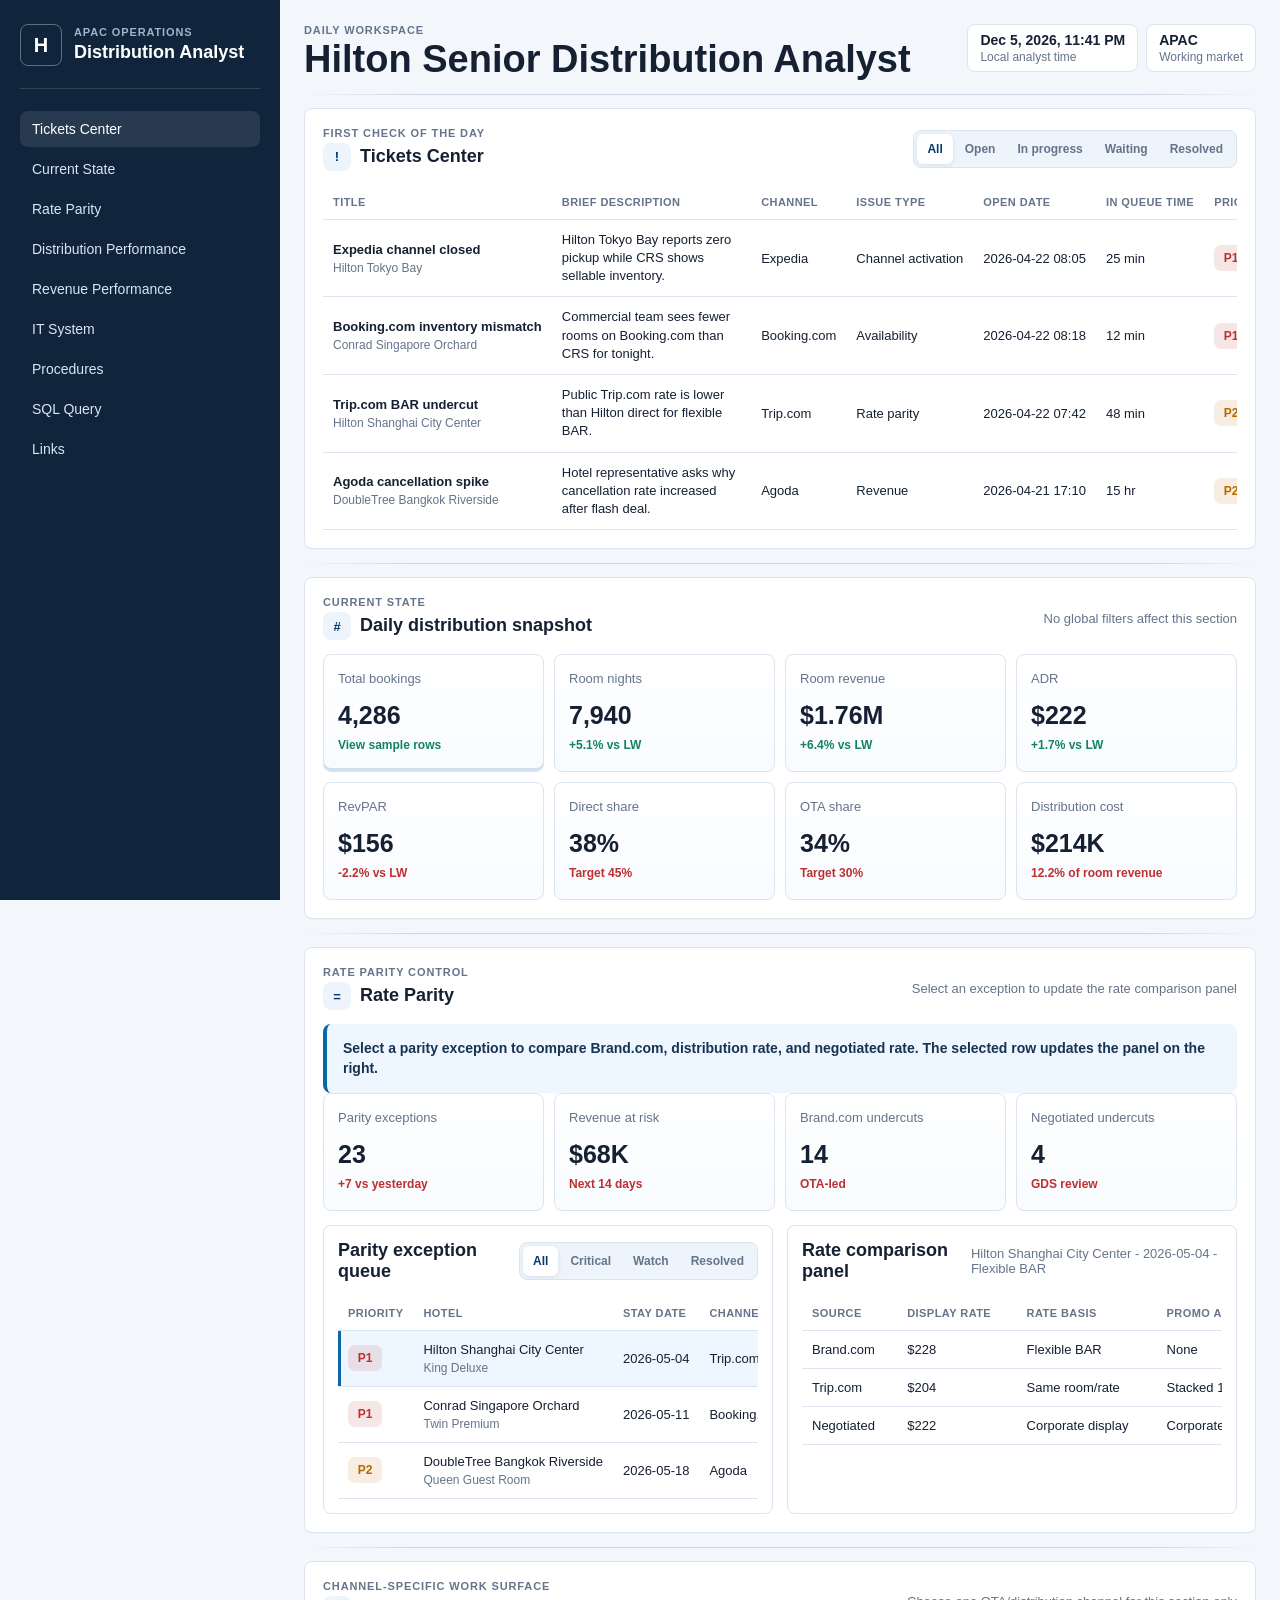
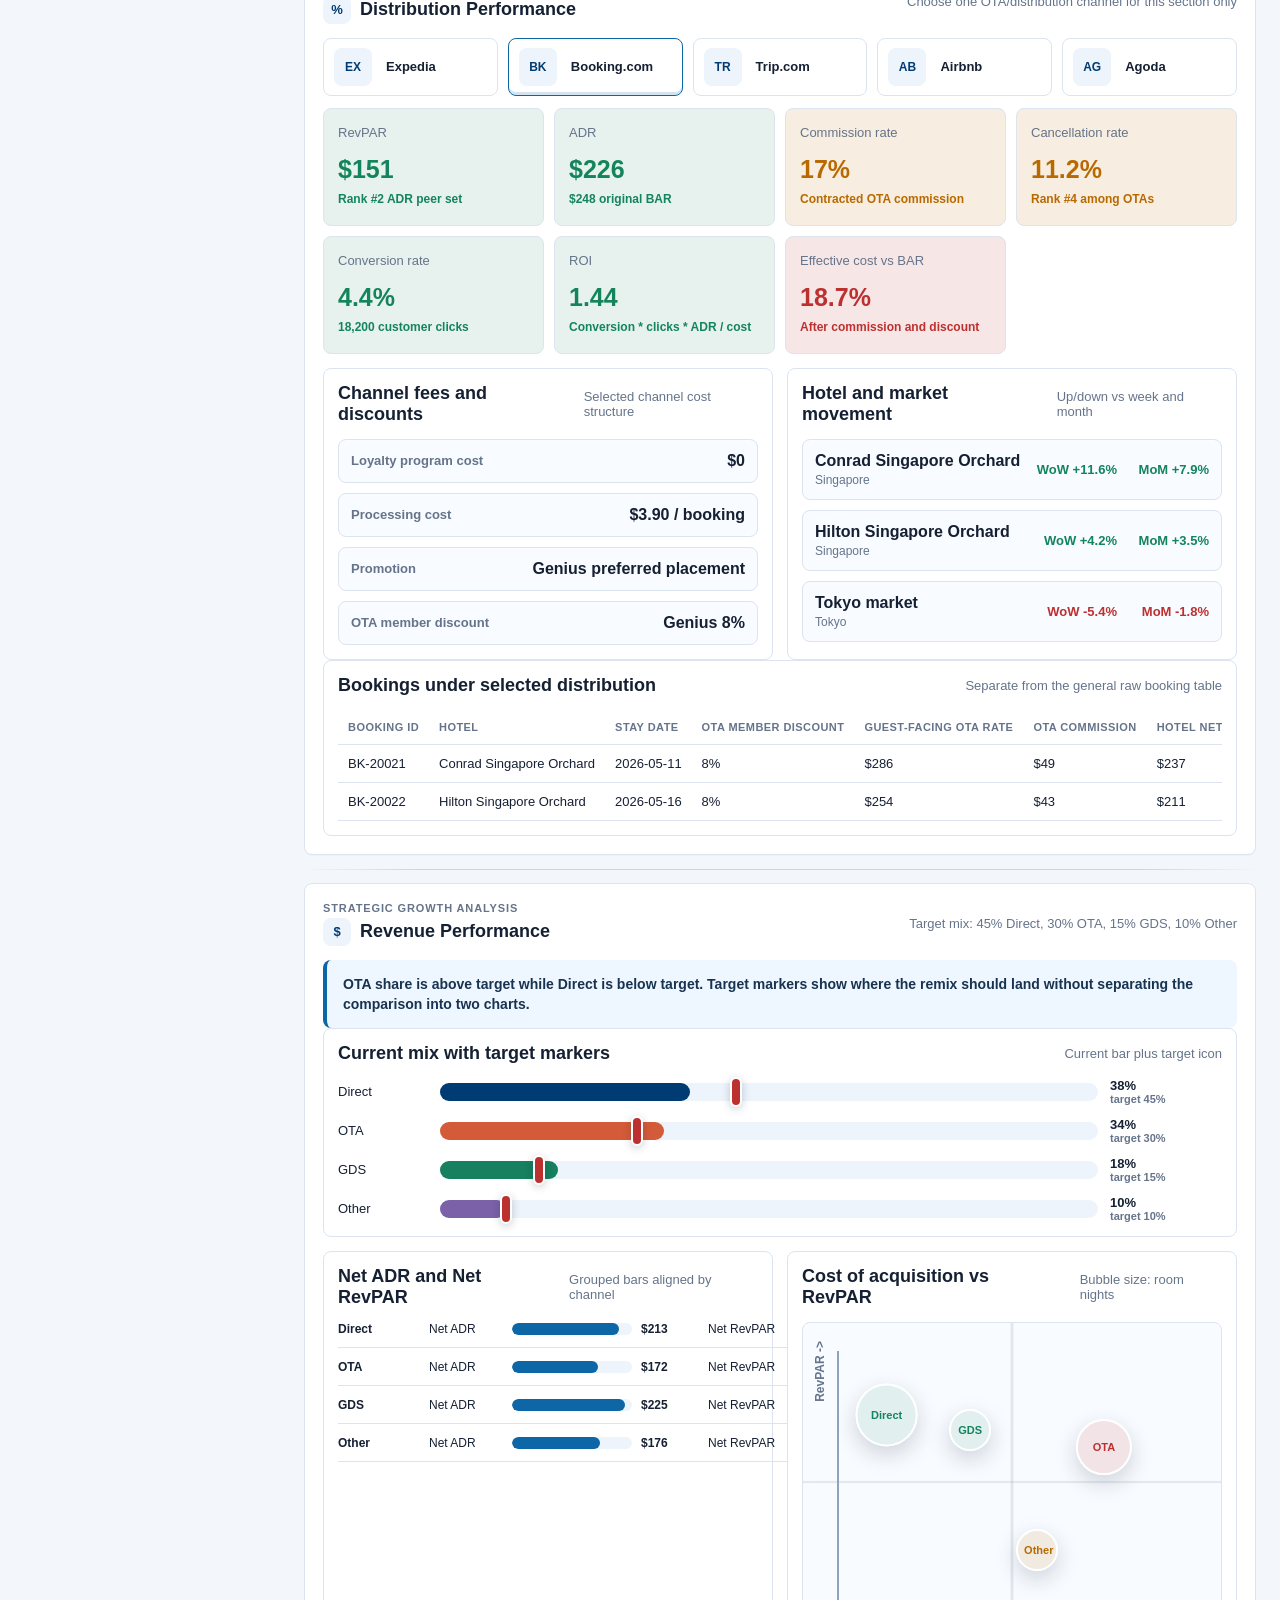
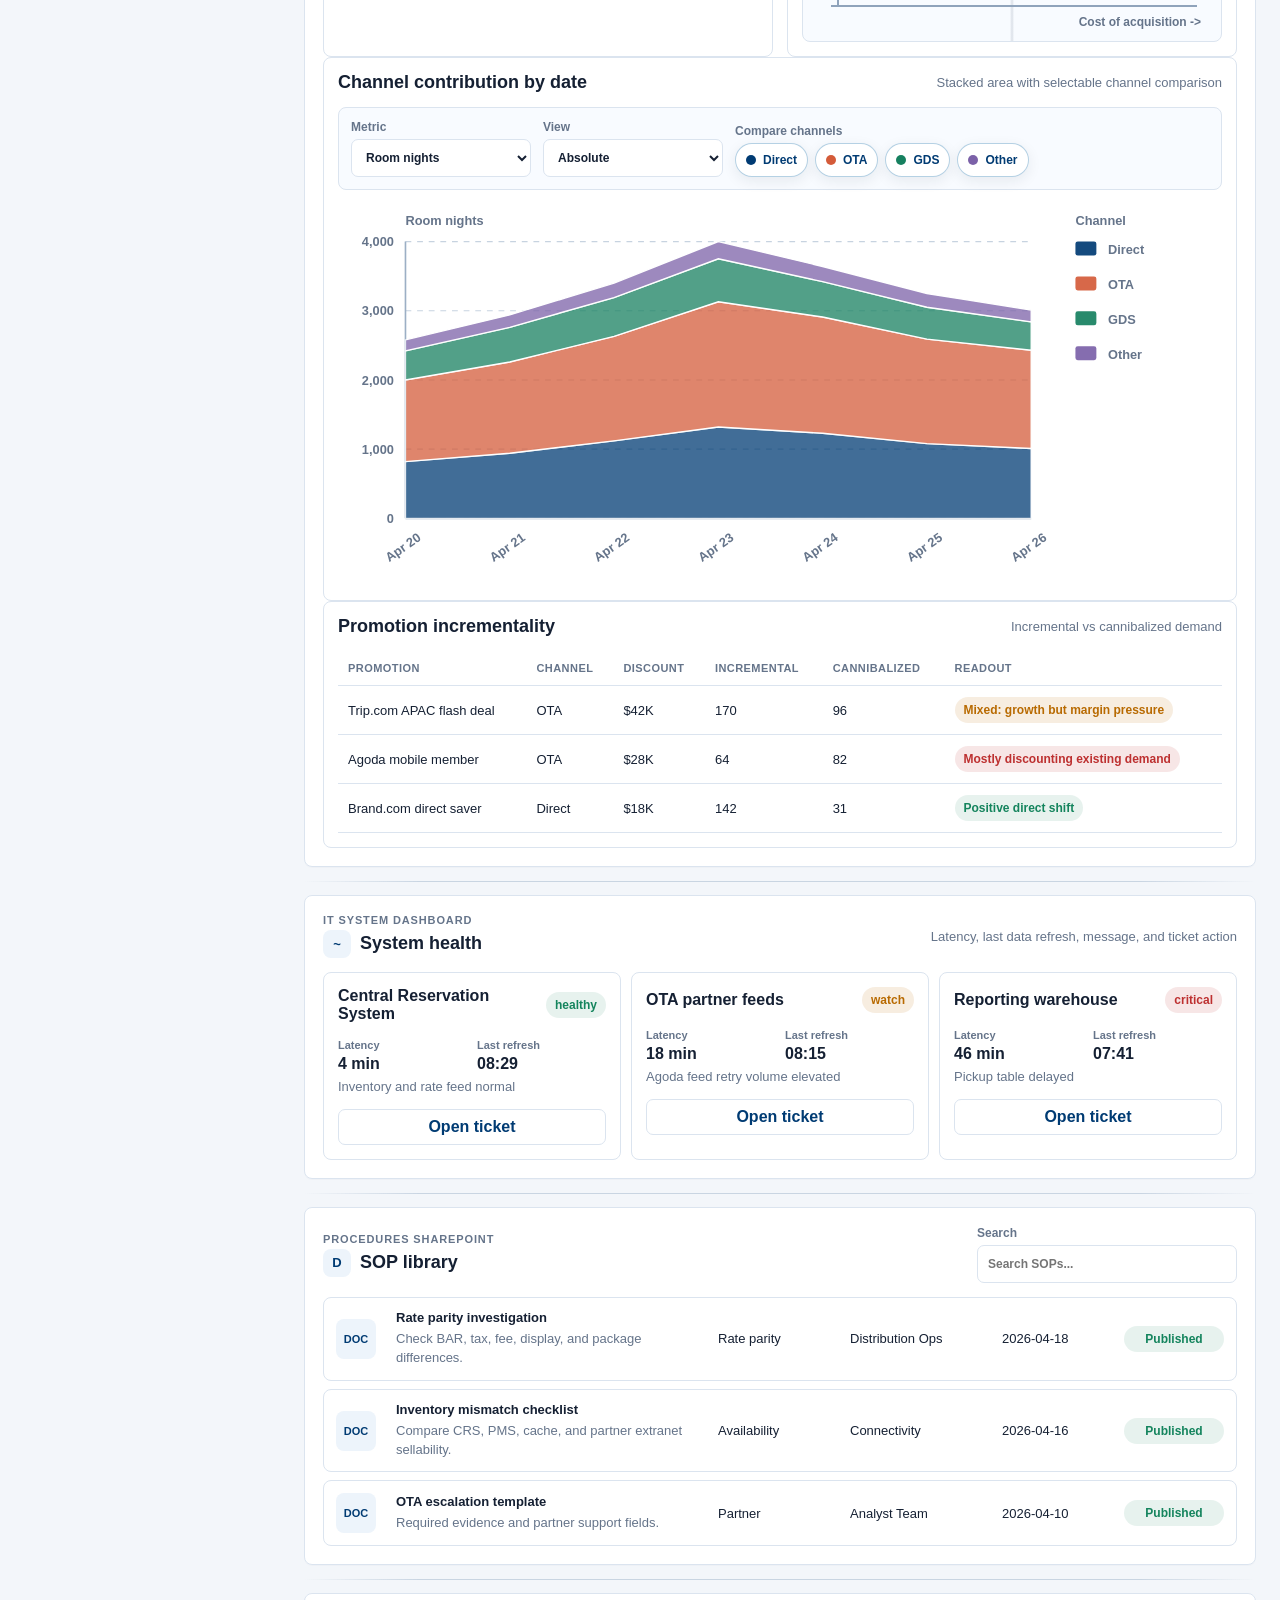
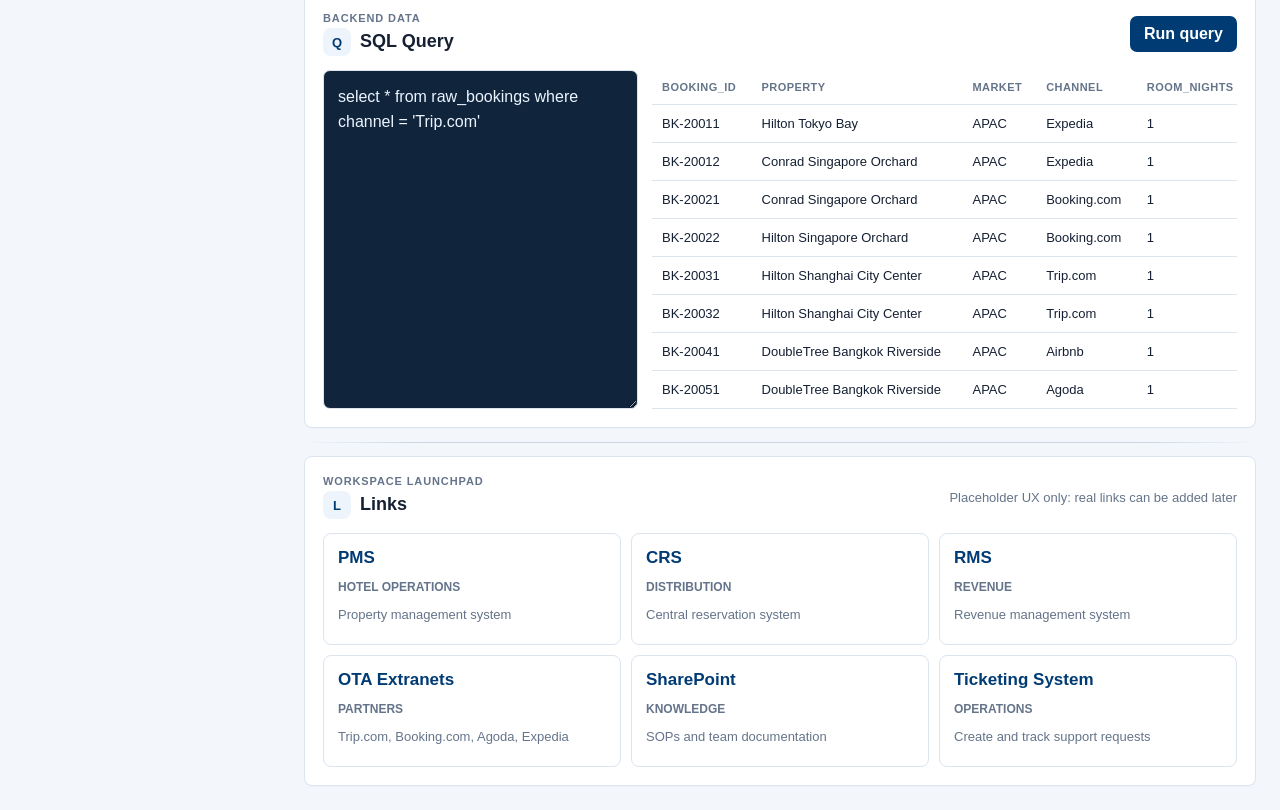
==== index.html @ 1044d757 "Rename hilton_dashboard_offline.html to index.html" ====
﻿<!doctype html>
<html lang="en">
  <head>
    <meta charset="utf-8" />
    <meta name="viewport" content="width=device-width, initial-scale=1" />
    <title>Hilton Sr Distribution Analyst Workspace - Version 2</title>
    <style>
:root {
  color-scheme: light;
  --bg: #f3f6fa;
  --surface: #ffffff;
  --surface-soft: #edf4fb;
  --ink: #152033;
  --muted: #65748a;
  --line: #dbe4ef;
  --blue: #003b73;
  --blue-2: #0d66a5;
  --green: #14845d;
  --amber: #b86a00;
  --red: #bd3030;
  --shadow: 0 18px 42px rgba(20, 34, 55, 0.08);
}

* {
  box-sizing: border-box;
}

html {
  scroll-behavior: smooth;
}

body {
  margin: 0;
  background: var(--bg);
  color: var(--ink);
  font-family: Inter, "Segoe UI", Arial, sans-serif;
  letter-spacing: 0;
}

button,
input,
select,
textarea {
  font: inherit;
}

.app-shell {
  min-height: 100vh;
  display: grid;
  grid-template-columns: 280px minmax(0, 1fr);
}

.sidebar {
  position: sticky;
  top: 0;
  height: 100vh;
  padding: 24px 20px;
  background: #10243c;
  color: #fff;
}

.brand-lockup {
  display: flex;
  align-items: center;
  gap: 12px;
  padding-bottom: 22px;
  border-bottom: 1px solid rgba(255, 255, 255, 0.14);
}

.brand-mark {
  display: grid;
  width: 42px;
  height: 42px;
  place-items: center;
  border: 1px solid rgba(255, 255, 255, 0.34);
  border-radius: 8px;
  font-weight: 900;
  font-size: 20px;
}

.brand-lockup h1,
.topbar h2,
.section-heading h3,
.table-header h3,
.system-card h4,
.promo-item h4,
.doc-row h4 {
  margin: 0;
}

.brand-lockup h1 {
  font-size: 18px;
  line-height: 1.2;
}

.eyebrow {
  margin: 0 0 4px;
  color: var(--muted);
  font-size: 11px;
  font-weight: 900;
  letter-spacing: 0.08em;
  text-transform: uppercase;
}

.sidebar .eyebrow {
  color: #9fb4cc;
}

.nav-list {
  display: grid;
  gap: 4px;
  margin-top: 22px;
}

.nav-link {
  color: #d8e5f5;
  text-decoration: none;
  padding: 10px 12px;
  border-radius: 8px;
  font-size: 14px;
}

.nav-link:hover,
.nav-link.active {
  background: rgba(255, 255, 255, 0.1);
  color: #fff;
}

.workspace {
  min-width: 0;
  padding: 24px;
}

.detail-page {
  max-width: 1320px;
  margin: 0 auto;
}

.topbar {
  display: flex;
  justify-content: space-between;
  align-items: flex-start;
  gap: 16px;
  margin-bottom: 16px;
}

.topbar h2 {
  font-size: clamp(24px, 3vw, 38px);
  line-height: 1.05;
}

.freshness {
  display: inline-flex;
  align-items: center;
  gap: 8px;
  min-height: 34px;
  padding: 0 12px;
  border: 1px solid var(--line);
  border-radius: 8px;
  background: var(--surface);
  color: var(--muted);
  font-size: 13px;
}

.context-strip {
  display: flex;
  flex-wrap: wrap;
  gap: 8px;
  justify-content: flex-end;
}

.context-strip span {
  display: grid;
  gap: 2px;
  min-height: 42px;
  padding: 7px 12px;
  border: 1px solid var(--line);
  border-radius: 8px;
  background: var(--surface);
  color: var(--muted);
  font-size: 12px;
}

.context-strip b {
  color: var(--ink);
  font-size: 14px;
}

.pulse {
  width: 8px;
  height: 8px;
  border-radius: 999px;
  background: var(--green);
  box-shadow: 0 0 0 5px rgba(20, 132, 93, 0.12);
}

.control-bar {
  position: sticky;
  top: 0;
  z-index: 5;
  display: grid;
  grid-template-columns: repeat(4, minmax(130px, 1fr)) minmax(220px, 1.4fr);
  gap: 10px;
  padding: 12px;
  margin-bottom: 18px;
  border: 1px solid var(--line);
  border-radius: 8px;
  background: rgba(255, 255, 255, 0.94);
  box-shadow: var(--shadow);
  backdrop-filter: blur(10px);
}

label {
  display: grid;
  gap: 5px;
  color: var(--muted);
  font-size: 12px;
  font-weight: 800;
}

select,
input,
textarea {
  width: 100%;
  border: 1px solid var(--line);
  border-radius: 7px;
  background: #fff;
  color: var(--ink);
}

select,
input {
  min-height: 38px;
  padding: 0 10px;
}

.section-block {
  margin-top: 28px;
  padding: 18px;
  border: 1px solid var(--line);
  border-radius: 8px;
  background: var(--surface);
}

.isolated-section {
  position: relative;
  box-shadow: 0 1px 0 rgba(20, 34, 55, 0.02);
}

.isolated-section::before {
  content: "";
  position: absolute;
  top: -15px;
  left: 0;
  right: 0;
  height: 1px;
  background: linear-gradient(90deg, transparent, #c9d5e2 12%, #c9d5e2 88%, transparent);
}

.title-icon {
  display: inline-grid;
  width: 28px;
  height: 28px;
  place-items: center;
  margin-right: 9px;
  border-radius: 8px;
  background: var(--surface-soft);
  color: var(--blue);
  font-size: 13px;
  font-weight: 900;
  vertical-align: middle;
}

.section-heading,
.table-header {
  display: flex;
  align-items: center;
  justify-content: space-between;
  gap: 16px;
  margin-bottom: 14px;
}

.section-heading.compact {
  margin-bottom: 8px;
}

.section-heading h3,
.table-header h3 {
  font-size: 18px;
}

.muted {
  color: var(--muted);
  font-size: 13px;
}

.kpi-grid,
.mini-kpi-grid {
  display: grid;
  grid-template-columns: repeat(4, minmax(150px, 1fr));
  gap: 10px;
}

.kpi-card,
.mini-kpi {
  min-height: 118px;
  padding: 14px;
  border: 1px solid var(--line);
  border-radius: 8px;
  background: linear-gradient(180deg, #fff, #f8fbff);
  color: inherit;
  text-decoration: none;
}

.kpi-link {
  cursor: pointer;
  box-shadow: inset 0 -3px 0 rgba(13, 102, 165, 0.18);
}

.kpi-link:hover {
  border-color: var(--blue-2);
}

.kpi-card strong,
.mini-kpi strong {
  display: block;
  margin-top: 14px;
  font-size: 25px;
}

.kpi-card small,
.mini-kpi small {
  display: inline-flex;
  margin-top: 8px;
  font-size: 12px;
  font-weight: 800;
}

.kpi-card span,
.mini-kpi span,
.mini-kpi small {
  color: var(--muted);
  font-size: 13px;
}

.delta {
  display: inline-flex;
  margin-top: 9px;
  font-weight: 900;
  font-size: 12px;
}

.delta.up {
  color: var(--green);
}

.delta.down {
  color: var(--red);
}

.story-grid {
  display: grid;
  grid-template-columns: repeat(2, minmax(0, 1fr));
  gap: 14px;
  margin-top: 14px;
}

.story-card {
  min-width: 0;
  padding: 14px;
  border: 1px solid var(--line);
  border-radius: 8px;
  background: #fff;
}

.channel-selector {
  display: grid;
  grid-template-columns: repeat(5, minmax(120px, 1fr));
  gap: 10px;
  margin-bottom: 12px;
}

.channel-button {
  display: grid;
  grid-template-columns: 42px 1fr;
  gap: 10px;
  align-items: center;
  min-height: 58px;
  padding: 8px 10px;
  border: 1px solid var(--line);
  border-radius: 8px;
  background: #fff;
  color: var(--ink);
  cursor: pointer;
  text-align: left;
}

.channel-button span {
  display: grid;
  width: 38px;
  height: 38px;
  place-items: center;
  border-radius: 8px;
  background: var(--surface-soft);
  color: var(--blue);
  font-size: 12px;
  font-weight: 900;
}

.channel-button strong {
  font-size: 13px;
}

.channel-button.active {
  border-color: var(--blue-2);
  box-shadow: inset 0 -3px 0 rgba(13, 102, 165, 0.18);
}

.fee-list {
  display: grid;
  gap: 10px;
}

.fee-row {
  display: flex;
  align-items: center;
  justify-content: space-between;
  gap: 12px;
  padding: 12px;
  border: 1px solid var(--line);
  border-radius: 8px;
  background: #f8fbff;
}

.fee-row span {
  color: var(--muted);
  font-size: 13px;
  font-weight: 800;
}

.stacked-area svg {
  width: 100%;
  min-height: 220px;
}

.stacked-area text {
  fill: var(--muted);
  font-size: 11px;
  font-weight: 800;
}

.chart-axis {
  stroke: #9cafc5;
  stroke-width: 1.4;
}

.chart-gridline {
  stroke: #b8c7d8;
  stroke-dasharray: 5 5;
  stroke-width: 1;
  opacity: 0.78;
}

.chart-toolbar {
  display: grid;
  grid-template-columns: repeat(2, minmax(130px, 180px)) minmax(240px, 1fr);
  gap: 12px;
  align-items: end;
  margin-bottom: 12px;
  padding: 12px;
  border: 1px solid var(--line);
  border-radius: 8px;
  background: #f8fbff;
}

.field-label {
  display: block;
  margin-bottom: 5px;
  color: var(--muted);
  font-size: 12px;
  font-weight: 700;
}

.mini-channel-selector {
  display: flex;
  flex-wrap: wrap;
  gap: 7px;
}

.channel-toggle {
  display: inline-flex;
  min-height: 34px;
  align-items: center;
  gap: 7px;
  border: 1px solid var(--line);
  border-radius: 999px;
  background: #fff;
  color: var(--muted);
  cursor: pointer;
  padding: 0 10px;
  font-size: 12px;
  font-weight: 900;
}

.channel-toggle i {
  display: inline-block;
  width: 10px;
  height: 10px;
  border-radius: 999px;
}

.channel-toggle.active {
  border-color: rgba(13, 102, 165, 0.3);
  color: var(--blue);
  box-shadow: 0 4px 14px rgba(20, 34, 55, 0.08);
}

.movement-list {
  display: grid;
  gap: 10px;
}

.movement-item {
  display: grid;
  grid-template-columns: minmax(170px, 1fr) 82px 82px;
  align-items: center;
  gap: 10px;
  padding: 12px;
  border: 1px solid var(--line);
  border-radius: 8px;
  background: #f8fbff;
}

.movement-item strong,
.movement-item span {
  display: block;
}

.movement-item span {
  margin-top: 3px;
  color: var(--muted);
  font-size: 12px;
}

.movement-item b {
  justify-self: end;
  font-size: 13px;
}

.movement-item.up b {
  color: var(--green);
}

.movement-item.down b {
  color: var(--red);
}

.movement-item.mixed b {
  color: var(--amber);
}

.wide-table {
  min-width: 0;
}

.insight-callout {
  padding: 14px 16px;
  border-left: 4px solid var(--blue-2);
  border-radius: 8px;
  background: #eef6ff;
  color: #18334f;
  font-size: 14px;
  font-weight: 800;
  line-height: 1.45;
}

.table-scroll {
  overflow-x: auto;
}

table {
  width: 100%;
  min-width: 760px;
  border-collapse: collapse;
}

th,
td {
  padding: 11px 10px;
  border-bottom: 1px solid var(--line);
  text-align: left;
  font-size: 13px;
  white-space: nowrap;
}

th {
  color: var(--muted);
  font-size: 11px;
  font-weight: 900;
  letter-spacing: 0.04em;
  text-transform: uppercase;
}

tbody tr:hover {
  background: #f8fbff;
}

.description-cell {
  max-width: 330px;
  white-space: normal;
  line-height: 1.4;
}

.table-subtext {
  display: block;
  margin-top: 4px;
  color: var(--muted);
  font-size: 12px;
}

.ticket-table {
  min-width: 1060px;
}

.status-pill,
.priority {
  display: inline-flex;
  align-items: center;
  justify-content: center;
  min-height: 26px;
  padding: 0 9px;
  border-radius: 999px;
  font-size: 12px;
  font-weight: 900;
}

.priority {
  min-width: 34px;
  border-radius: 7px;
  background: rgba(13, 102, 165, 0.1);
  color: var(--blue-2);
}

.healthy {
  background: rgba(20, 132, 93, 0.1);
  color: var(--green);
}

.watch,
.priority.p2,
.priority.p3 {
  background: rgba(184, 106, 0, 0.12);
  color: var(--amber);
}

.critical,
.priority.p1 {
  background: rgba(189, 48, 48, 0.12);
  color: var(--red);
}

.resolved {
  background: rgba(101, 116, 138, 0.12);
  color: var(--muted);
}

.segmented {
  display: inline-flex;
  gap: 2px;
  padding: 3px;
  border: 1px solid var(--line);
  border-radius: 8px;
  background: var(--surface-soft);
}

.segment {
  min-height: 30px;
  border: 0;
  border-radius: 6px;
  background: transparent;
  color: var(--muted);
  cursor: pointer;
  padding: 0 10px;
  font-size: 12px;
  font-weight: 900;
}

.segment.active {
  background: #fff;
  color: var(--blue);
  box-shadow: 0 1px 4px rgba(20, 34, 55, 0.1);
}

.promo-list,
.currency-panel,
.mix-compare,
.dual-bar-chart,
.day-grid {
  display: grid;
  gap: 10px;
}

.target-mix-chart {
  display: grid;
  gap: 12px;
}

.target-mix-row {
  display: grid;
  grid-template-columns: 90px minmax(160px, 1fr) 112px;
  gap: 12px;
  align-items: center;
  font-size: 13px;
}

.target-track {
  position: relative;
  height: 18px;
  border-radius: 999px;
  background: var(--surface-soft);
}

.target-fill {
  height: 100%;
  border-radius: inherit;
}

.target-track i {
  position: absolute;
  top: -6px;
  width: 12px;
  height: 30px;
  transform: translateX(-50%);
  border: 2px solid #fff;
  border-radius: 999px;
  background: var(--red);
  box-shadow: 0 2px 8px rgba(20, 34, 55, 0.22);
}

.target-mix-row small {
  display: block;
  color: var(--muted);
  font-size: 11px;
}

.grouped-bars {
  display: grid;
  gap: 12px;
}

.metric-row {
  display: grid;
  grid-template-columns: 82px 74px minmax(120px, 1fr) 58px 82px minmax(120px, 1fr) 58px;
  gap: 9px;
  align-items: center;
  padding-bottom: 11px;
  border-bottom: 1px solid var(--line);
  font-size: 12px;
}

.green-fill .bar-fill {
  background: var(--green);
}

.axis-plot {
  position: relative;
  min-height: 320px;
  border: 1px solid var(--line);
  border-radius: 8px;
  background:
    linear-gradient(90deg, transparent 49.5%, rgba(101, 116, 138, 0.2) 50%, transparent 50.5%),
    linear-gradient(0deg, transparent 49.5%, rgba(101, 116, 138, 0.2) 50%, transparent 50.5%),
    #f8fbff;
}

.axis-plot::before {
  content: "";
  position: absolute;
  left: 28px;
  right: 24px;
  bottom: 34px;
  height: 2px;
  background: #8fa3bb;
}

.axis-plot::after {
  content: "";
  position: absolute;
  left: 34px;
  top: 28px;
  bottom: 34px;
  width: 2px;
  background: #8fa3bb;
}

.axis-label {
  position: absolute;
  color: var(--muted);
  font-size: 12px;
  font-weight: 900;
}

.x-axis {
  right: 20px;
  bottom: 12px;
}

.y-axis {
  left: 10px;
  top: 18px;
  writing-mode: vertical-rl;
  transform: rotate(180deg);
}

.axis-plot .profit-bubble {
  z-index: 2;
}

.stacked-area {
  display: grid;
  gap: 12px;
}

.stacked-area svg {
  overflow: visible;
}

.stacked-area polygon {
  transition: opacity 180ms ease;
}

.promo-item {
  display: grid;
  grid-template-columns: auto 1fr;
  gap: 10px;
  align-items: start;
  padding: 12px;
  border: 1px solid var(--line);
  border-radius: 8px;
  background: #f8fbff;
}

.promo-item p,
.system-card p,
.doc-row p {
  margin: 5px 0 0;
  color: var(--muted);
  font-size: 13px;
  line-height: 1.45;
}

.selectable-row {
  cursor: pointer;
}

.selectable-row.selected {
  background: #eef6ff;
  box-shadow: inset 3px 0 0 var(--blue-2);
}

.currency-panel dl {
  display: grid;
  gap: 10px;
  margin: 0;
}

.currency-panel div {
  padding: 10px;
  border: 1px solid var(--line);
  border-radius: 8px;
  background: #f8fbff;
}

.currency-panel dt {
  color: var(--muted);
  font-size: 11px;
  font-weight: 900;
  text-transform: uppercase;
}

.currency-panel dd {
  margin: 4px 0 0;
  font-size: 13px;
  font-weight: 800;
}

.mix-bar-row,
.dual-bar-row {
  display: grid;
  grid-template-columns: 88px minmax(120px, 1fr) 48px;
  gap: 10px;
  align-items: center;
  font-size: 13px;
}

.dual-bar-row {
  grid-template-columns: 82px 72px minmax(110px, 1fr) 60px;
  padding-bottom: 10px;
  border-bottom: 1px solid var(--line);
}

.bar-track {
  height: 12px;
  overflow: hidden;
  border-radius: 999px;
  background: var(--surface-soft);
}

.bar-fill {
  height: 100%;
  border-radius: inherit;
  background: var(--blue-2);
}

.muted-fill .bar-fill {
  background: var(--green);
}

.pie-layout {
  display: grid;
  grid-template-columns: 190px 1fr;
  gap: 18px;
  align-items: center;
}

.mix-pie {
  width: 180px;
  aspect-ratio: 1;
  border-radius: 50%;
  border: 10px solid #fff;
  box-shadow: inset 0 0 0 1px var(--line), 0 10px 24px rgba(20, 34, 55, 0.12);
}

.mix-legend {
  display: grid;
  gap: 8px;
}

.mix-legend span {
  display: flex;
  align-items: center;
  gap: 8px;
  color: var(--muted);
  font-size: 13px;
  font-weight: 800;
}

.mix-legend i {
  width: 10px;
  height: 10px;
  border-radius: 999px;
}

.profit-plot {
  position: relative;
  min-height: 320px;
  border: 1px solid var(--line);
  border-radius: 8px;
  background:
    linear-gradient(90deg, transparent 49.5%, rgba(101, 116, 138, 0.24) 50%, transparent 50.5%),
    linear-gradient(0deg, transparent 49.5%, rgba(101, 116, 138, 0.24) 50%, transparent 50.5%),
    #f8fbff;
}

.profit-plot::before,
.profit-plot::after {
  position: absolute;
  color: var(--muted);
  font-size: 11px;
  font-weight: 900;
}

.profit-plot::before {
  content: "Higher RevPAR";
  left: 12px;
  top: 10px;
}

.profit-plot::after {
  content: "Higher acquisition cost";
  right: 12px;
  bottom: 10px;
}

.profit-bubble {
  position: absolute;
  transform: translate(-50%, 50%);
  border: 2px solid #fff;
  border-radius: 999px;
  box-shadow: 0 8px 22px rgba(20, 34, 55, 0.18);
  cursor: default;
  font-size: 11px;
  font-weight: 900;
}

.day-row {
  display: grid;
  grid-template-columns: 42px minmax(0, 1fr);
  gap: 8px;
  align-items: center;
}

.day-row > span {
  display: inline-flex;
  align-items: center;
  justify-content: center;
  min-width: 26px;
  height: 28px;
  color: #fff;
  font-size: 10px;
  font-weight: 900;
}

.day-row {
  grid-template-columns: 42px repeat(4, minmax(0, 1fr));
}

.system-grid {
  display: grid;
  grid-template-columns: repeat(3, minmax(180px, 1fr));
  gap: 10px;
}

.system-card {
  padding: 14px;
  border: 1px solid var(--line);
  border-radius: 8px;
  background: #fff;
}

.system-meta {
  display: grid;
  grid-template-columns: 1fr 1fr;
  gap: 10px;
  margin-top: 12px;
}

.metric-label {
  color: var(--muted);
  font-size: 11px;
  font-weight: 900;
}

.metric-value {
  display: block;
  margin-top: 2px;
  font-weight: 900;
}

.primary-button,
.secondary-button {
  min-height: 36px;
  border: 0;
  border-radius: 7px;
  background: var(--blue);
  color: #fff;
  cursor: pointer;
  font-weight: 900;
  padding: 0 14px;
}

.return-link {
  display: inline-flex;
  align-items: center;
  text-decoration: none;
}

.secondary-button {
  width: 100%;
  margin-top: 12px;
  border: 1px solid var(--line);
  background: #fff;
  color: var(--blue);
}

.library-search {
  width: min(260px, 100%);
}

.procedure-library {
  display: grid;
  gap: 8px;
}

.doc-row {
  display: grid;
  grid-template-columns: 48px minmax(220px, 1fr) 120px 140px 110px 100px;
  gap: 12px;
  align-items: center;
  padding: 12px;
  border: 1px solid var(--line);
  border-radius: 8px;
  background: #fff;
  font-size: 13px;
}

.doc-icon {
  display: grid;
  width: 40px;
  height: 40px;
  place-items: center;
  border-radius: 8px;
  background: var(--surface-soft);
  color: var(--blue);
  font-size: 11px;
  font-weight: 900;
}

.sql-layout {
  display: grid;
  grid-template-columns: minmax(260px, 0.7fr) minmax(0, 1.3fr);
  gap: 14px;
}

textarea {
  min-height: 230px;
  resize: vertical;
  padding: 14px;
  background: #10243c;
  color: #ecf5ff;
  line-height: 1.55;
}

.quick-link-grid {
  display: grid;
  grid-template-columns: repeat(3, minmax(180px, 1fr));
  gap: 10px;
}

.quick-link {
  display: grid;
  gap: 6px;
  min-height: 112px;
  padding: 14px;
  border: 1px solid var(--line);
  border-radius: 8px;
  background: #fff;
  color: var(--ink);
  text-align: left;
  cursor: not-allowed;
}

.quick-link span {
  color: var(--blue);
  font-size: 17px;
  font-weight: 900;
}

.quick-link strong {
  color: var(--muted);
  font-size: 12px;
  text-transform: uppercase;
}

.quick-link small {
  color: var(--muted);
  font-size: 13px;
  line-height: 1.4;
}

.empty-state {
  padding: 18px;
  color: var(--muted);
  border: 1px dashed var(--line);
  border-radius: 8px;
}

@media (max-width: 1180px) {
  .app-shell {
    grid-template-columns: 1fr;
  }

  .sidebar {
    position: static;
    height: auto;
  }

  .nav-list {
    grid-template-columns: repeat(3, minmax(140px, 1fr));
  }

  .control-bar,
  .story-grid,
  .sql-layout {
    grid-template-columns: 1fr;
  }

  .kpi-grid,
  .mini-kpi-grid,
  .system-grid,
  .quick-link-grid,
  .channel-selector {
    grid-template-columns: repeat(2, minmax(150px, 1fr));
  }

  .doc-row {
    grid-template-columns: 48px minmax(220px, 1fr) 120px 120px;
  }
}

@media (max-width: 720px) {
  .workspace {
    padding: 14px;
  }

  .topbar,
  .section-heading,
  .table-header {
    display: grid;
    grid-template-columns: 1fr;
  }

  .nav-list,
  .control-bar,
  .kpi-grid,
  .mini-kpi-grid,
  .system-grid,
  .quick-link-grid,
  .pie-layout,
  .channel-selector {
    grid-template-columns: 1fr;
  }

  .segmented {
    overflow-x: auto;
  }

  .mix-bar-row {
    grid-template-columns: 72px minmax(100px, 1fr) 42px;
  }

  .dual-bar-row,
  .metric-row,
  .chart-toolbar,
  .target-mix-row,
  .movement-item,
  .doc-row {
    grid-template-columns: 1fr;
  }

  .movement-item b {
    justify-self: start;
  }
}

</style>
  </head>
  <body>
    <div class="app-shell">
      <aside class="sidebar" aria-label="Workspace navigation">
        <div class="brand-lockup">
          <span class="brand-mark">H</span>
          <div>
            <p class="eyebrow">APAC Operations</p>
            <h1>Distribution Analyst</h1>
          </div>
        </div>

        <nav class="nav-list">
          <a href="#tickets" class="nav-link active">Tickets Center</a>
          <a href="#current-state" class="nav-link">Current State</a>
          <a href="#rate-parity" class="nav-link">Rate Parity</a>
          <a href="#distribution-performance" class="nav-link">Distribution Performance</a>
          <a href="#revenue-performance" class="nav-link">Revenue Performance</a>
          <a href="#it-system" class="nav-link">IT System</a>
          <a href="#procedures" class="nav-link">Procedures</a>
          <a href="#sql-query" class="nav-link">SQL Query</a>
          <a href="#links" class="nav-link">Links</a>
        </nav>
      </aside>

      <main class="workspace">
        <header class="topbar">
          <div>
            <p class="eyebrow">Daily workspace</p>
            <h2>Hilton Senior Distribution Analyst</h2>
          </div>
          <div class="context-strip" aria-label="Workspace context">
            <span><b id="currentDateLabel">Apr 22, 2026 08:30</b> Local analyst time</span>
            <span><b>APAC</b> Working market</span>
          </div>
        </header>

        <section id="tickets" class="section-block isolated-section">
          <div class="section-heading">
            <div>
              <p class="eyebrow">First check of the day</p>
              <h3><span class="title-icon">!</span>Tickets Center</h3>
            </div>
            <div class="segmented" role="group" aria-label="Ticket filter">
              <button class="segment active" data-ticket-filter="all">All</button>
              <button class="segment" data-ticket-filter="open">Open</button>
              <button class="segment" data-ticket-filter="in progress">In progress</button>
              <button class="segment" data-ticket-filter="waiting">Waiting</button>
              <button class="segment" data-ticket-filter="resolved">Resolved</button>
            </div>
          </div>
          <div class="table-scroll">
            <table class="ticket-table">
              <thead>
                <tr>
                  <th>Title</th>
                  <th>Brief description</th>
                  <th>Channel</th>
                  <th>Issue type</th>
                  <th>Open date</th>
                  <th>In queue time</th>
                  <th>Priority</th>
                  <th>Status</th>
                </tr>
              </thead>
              <tbody id="ticketRows"></tbody>
            </table>
          </div>
        </section>

        <section id="current-state" class="section-block isolated-section">
          <div class="section-heading">
            <div>
              <p class="eyebrow">Current state</p>
              <h3><span class="title-icon">#</span>Daily distribution snapshot</h3>
            </div>
            <span class="muted">No global filters affect this section</span>
          </div>
          <div id="kpiGrid" class="kpi-grid"></div>
        </section>

        <section id="rate-parity" class="section-block isolated-section parity-monitor">
          <div class="section-heading">
            <div>
              <p class="eyebrow">Rate parity control</p>
              <h3><span class="title-icon">=</span>Rate Parity</h3>
            </div>
            <span class="muted">Select an exception to update the rate comparison panel</span>
          </div>

          <div class="insight-callout" id="parityInsight"></div>
          <div id="parityKpiGrid" class="kpi-grid"></div>

          <div class="story-grid">
            <article class="story-card wide-table">
              <div class="table-header">
                <h3>Parity exception queue</h3>
                <div class="segmented" role="group" aria-label="Parity severity filter">
                  <button class="segment active" data-parity-filter="all">All</button>
                  <button class="segment" data-parity-filter="critical">Critical</button>
                  <button class="segment" data-parity-filter="watch">Watch</button>
                  <button class="segment" data-parity-filter="resolved">Resolved</button>
                </div>
              </div>
              <div class="table-scroll">
                <table>
                  <thead>
                    <tr>
                      <th>Priority</th>
                      <th>Hotel</th>
                      <th>Stay date</th>
                      <th>Channel</th>
                      <th>Brand.com</th>
                      <th>Channel</th>
                      <th>Negotiated</th>
                      <th>Gap</th>
                      <th>Root cause</th>
                      <th>Status</th>
                    </tr>
                  </thead>
                  <tbody id="parityExceptionRows"></tbody>
                </table>
              </div>
            </article>

            <article class="story-card">
              <div class="table-header">
                <h3>Rate comparison panel</h3>
                <span class="muted" id="selectedParityContext"></span>
              </div>
              <div class="table-scroll">
                <table>
                  <thead>
                    <tr>
                      <th>Source</th>
                      <th>Display rate</th>
                      <th>Rate basis</th>
                      <th>Promo applied</th>
                      <th>Assessment</th>
                    </tr>
                  </thead>
                  <tbody id="rateComparisonRows"></tbody>
                </table>
              </div>
            </article>
          </div>
        </section>

        <section id="distribution-performance" class="section-block isolated-section">
          <div class="section-heading">
            <div>
              <p class="eyebrow">Channel-specific work surface</p>
              <h3><span class="title-icon">%</span>Distribution Performance</h3>
            </div>
            <span class="muted">Choose one OTA/distribution channel for this section only</span>
          </div>

          <div id="channelSelector" class="channel-selector" aria-label="Distribution channel selector"></div>
          <div id="distributionSnapshot" class="kpi-grid"></div>

          <div class="story-grid">
            <article class="story-card">
              <div class="table-header">
                <h3>Channel fees and discounts</h3>
                <span class="muted">Selected channel cost structure</span>
              </div>
              <div id="feeList" class="fee-list"></div>
            </article>

            <article class="story-card">
              <div class="table-header">
                <h3>Hotel and market movement</h3>
                <span class="muted">Up/down vs week and month</span>
              </div>
              <div id="marketMovementList" class="movement-list"></div>
            </article>
          </div>

          <article class="story-card">
            <div class="table-header">
              <h3>Bookings under selected distribution</h3>
              <span class="muted">Separate from the general raw booking table</span>
            </div>
            <div class="table-scroll">
              <table>
                <thead>
                  <tr>
                    <th>Booking ID</th>
                    <th>Hotel</th>
                    <th>Stay date</th>
                    <th>OTA member discount</th>
                    <th>Guest-facing OTA rate</th>
                    <th>OTA commission</th>
                    <th>Hotel net before other costs</th>
                    <th>Effective cost vs original BAR</th>
                  </tr>
                </thead>
                <tbody id="distributionBookingRows"></tbody>
              </table>
            </div>
          </article>
        </section>

        <section id="revenue-performance" class="section-block isolated-section revenue-performance">
          <div class="section-heading">
            <div>
              <p class="eyebrow">Strategic growth analysis</p>
              <h3><span class="title-icon">$</span>Revenue Performance</h3>
            </div>
            <span class="muted">Target mix: 45% Direct, 30% OTA, 15% GDS, 10% Other</span>
          </div>

          <div class="insight-callout">
            OTA share is above target while Direct is below target. Target markers show where the remix should land without separating the comparison into two charts.
          </div>

          <article class="story-card">
            <div class="table-header">
              <h3>Current mix with target markers</h3>
              <span class="muted">Current bar plus target icon</span>
            </div>
            <div id="mixTargetChart" class="target-mix-chart"></div>
          </article>

          <div class="story-grid">
            <article class="story-card">
              <div class="table-header">
                <h3>Net ADR and Net RevPAR</h3>
                <span class="muted">Grouped bars aligned by channel</span>
              </div>
              <div id="netMetricBars" class="grouped-bars"></div>
            </article>

            <article class="story-card">
              <div class="table-header">
                <h3>Cost of acquisition vs RevPAR</h3>
                <span class="muted">Bubble size: room nights</span>
              </div>
              <div id="costRevparPlot" class="axis-plot" aria-label="Cost of acquisition vs RevPAR"></div>
            </article>
          </div>

          <article class="story-card">
            <div class="table-header">
              <h3>Channel contribution by date</h3>
              <span class="muted">Stacked area with selectable channel comparison</span>
            </div>
            <div class="chart-toolbar" aria-label="Channel contribution chart controls">
              <label>
                Metric
                <select id="contributionMetric">
                  <option value="roomNights">Room nights</option>
                  <option value="revenue">Revenue</option>
                </select>
              </label>
              <label>
                View
                <select id="contributionView">
                  <option value="absolute">Absolute</option>
                  <option value="share">Share %</option>
                </select>
              </label>
              <div>
                <span class="field-label">Compare channels</span>
                <div id="contributionChannelSelector" class="mini-channel-selector" aria-label="Select channels to compare"></div>
              </div>
            </div>
            <div id="dayContribution" class="stacked-area"></div>
          </article>

          <article class="story-card">
            <div class="table-header">
              <h3>Promotion incrementality</h3>
              <span class="muted">Incremental vs cannibalized demand</span>
            </div>
            <div class="table-scroll">
              <table>
                <thead>
                  <tr>
                    <th>Promotion</th>
                    <th>Channel</th>
                    <th>Discount</th>
                    <th>Incremental</th>
                    <th>Cannibalized</th>
                    <th>Readout</th>
                  </tr>
                </thead>
                <tbody id="incrementalityRows"></tbody>
              </table>
            </div>
          </article>
        </section>

        <section id="it-system" class="section-block isolated-section">
          <div class="section-heading">
            <div>
              <p class="eyebrow">IT system dashboard</p>
              <h3><span class="title-icon">~</span>System health</h3>
            </div>
            <span class="muted">Latency, last data refresh, message, and ticket action</span>
          </div>
          <div id="systemGrid" class="system-grid"></div>
        </section>

        <section id="procedures" class="section-block isolated-section">
          <div class="section-heading">
            <div>
              <p class="eyebrow">Procedures SharePoint</p>
              <h3><span class="title-icon">D</span>SOP library</h3>
            </div>
            <label class="library-search">
              Search
              <input id="procedureSearch" type="search" placeholder="Search SOPs..." />
            </label>
          </div>
          <div id="procedureGrid" class="procedure-library"></div>
        </section>

        <section id="sql-query" class="section-block isolated-section sql-workbench">
          <div class="section-heading">
            <div>
              <p class="eyebrow">Backend data</p>
              <h3><span class="title-icon">Q</span>SQL Query</h3>
            </div>
            <button id="runSql" class="primary-button">Run query</button>
          </div>
          <div class="sql-layout">
            <textarea id="sqlInput" spellcheck="false">select * from raw_bookings where channel = 'Trip.com'</textarea>
            <div class="table-scroll result-panel">
              <table>
                <thead>
                  <tr>
                    <th>booking_id</th>
                    <th>property</th>
                    <th>market</th>
                    <th>channel</th>
                    <th>room_nights</th>
                    <th>revenue</th>
                    <th>status</th>
                  </tr>
                </thead>
                <tbody id="sqlRows"></tbody>
              </table>
            </div>
          </div>
        </section>

        <section id="links" class="section-block isolated-section">
          <div class="section-heading">
            <div>
              <p class="eyebrow">Workspace launchpad</p>
              <h3><span class="title-icon">L</span>Links</h3>
            </div>
            <span class="muted">Placeholder UX only: real links can be added later</span>
          </div>
          <div id="quickLinks" class="quick-link-grid"></div>
        </section>
      </main>
    </div>

    <script>
const channelColors = {
  Expedia: "#193f7a",
  "Booking.com": "#0d66a5",
  "Trip.com": "#2484c6",
  Airbnb: "#d94a64",
  Agoda: "#5d7fd3",
  Direct: "#003b73",
  OTA: "#d45b39",
  GDS: "#16805f",
  Other: "#7b61a8"
};

const data = {
  currentState: [
    { label: "Total bookings", value: "4,286", delta: "View sample rows", href: "#sql-query", trend: "up" },
    { label: "Room nights", value: "7,940", delta: "+5.1% vs LW", trend: "up" },
    { label: "Room revenue", value: "$1.76M", delta: "+6.4% vs LW", trend: "up" },
    { label: "ADR", value: "$222", delta: "+1.7% vs LW", trend: "up" },
    { label: "RevPAR", value: "$156", delta: "-2.2% vs LW", trend: "down" },
    { label: "Direct share", value: "38%", delta: "Target 45%", trend: "down" },
    { label: "OTA share", value: "34%", delta: "Target 30%", trend: "down" },
    { label: "Distribution cost", value: "$214K", delta: "12.2% of room revenue", trend: "down" }
  ],
  tickets: [
    { title: "Expedia channel closed", description: "Hilton Tokyo Bay reports zero pickup while CRS shows sellable inventory.", property: "Hilton Tokyo Bay", channel: "Expedia", issueType: "Channel activation", openDate: "2026-04-22 08:05", queueTime: "25 min", priority: "P1", status: "open" },
    { title: "Booking.com inventory mismatch", description: "Commercial team sees fewer rooms on Booking.com than CRS for tonight.", property: "Conrad Singapore Orchard", channel: "Booking.com", issueType: "Availability", openDate: "2026-04-22 08:18", queueTime: "12 min", priority: "P1", status: "in progress" },
    { title: "Trip.com BAR undercut", description: "Public Trip.com rate is lower than Hilton direct for flexible BAR.", property: "Hilton Shanghai City Center", channel: "Trip.com", issueType: "Rate parity", openDate: "2026-04-22 07:42", queueTime: "48 min", priority: "P2", status: "waiting" },
    { title: "Agoda cancellation spike", description: "Hotel representative asks why cancellation rate increased after flash deal.", property: "DoubleTree Bangkok Riverside", channel: "Agoda", issueType: "Revenue", openDate: "2026-04-21 17:10", queueTime: "15 hr", priority: "P2", status: "open" }
  ],
  distributionChannels: [
    { channel: "Expedia", icon: "EX", revpar: 142, adr: 218, commissionRate: 18, cancelRate: 9.9, conversion: 3.8, clicks: 14600, channelCost: 118000, originalBar: 240, effectiveCost: 19.4, cancellationRank: 3, lowValueRank: 3, adrRank: 3, roiRank: 4, loyaltyCost: "$0", processingCost: "$4.20 / booking", promotion: "Package visibility boost", memberDiscount: "Expedia Rewards 6%" },
    { channel: "Booking.com", icon: "BK", revpar: 151, adr: 226, commissionRate: 17, cancelRate: 11.2, conversion: 4.4, clicks: 18200, channelCost: 126000, originalBar: 248, effectiveCost: 18.7, cancellationRank: 4, lowValueRank: 4, adrRank: 2, roiRank: 2, loyaltyCost: "$0", processingCost: "$3.90 / booking", promotion: "Genius preferred placement", memberDiscount: "Genius 8%" },
    { channel: "Trip.com", icon: "TR", revpar: 136, adr: 207, commissionRate: 15.5, cancelRate: 10.5, conversion: 4.1, clicks: 16400, channelCost: 98000, originalBar: 235, effectiveCost: 17.9, cancellationRank: 2, lowValueRank: 2, adrRank: 4, roiRank: 1, loyaltyCost: "$0", processingCost: "$3.20 / booking", promotion: "APAC flash deal", memberDiscount: "Trip Coins 7%" },
    { channel: "Airbnb", icon: "AB", revpar: 118, adr: 195, commissionRate: 13, cancelRate: 6.4, conversion: 2.7, clicks: 6400, channelCost: 42000, originalBar: 220, effectiveCost: 14.2, cancellationRank: 1, lowValueRank: 1, adrRank: 5, roiRank: 3, loyaltyCost: "$0", processingCost: "$2.60 / booking", promotion: "Extended-stay visibility", memberDiscount: "None" },
    { channel: "Agoda", icon: "AG", revpar: 128, adr: 199, commissionRate: 15, cancelRate: 13.8, conversion: 3.5, clicks: 13800, channelCost: 86000, originalBar: 232, effectiveCost: 18.3, cancellationRank: 5, lowValueRank: 5, adrRank: 4, roiRank: 5, loyaltyCost: "$0", processingCost: "$3.10 / booking", promotion: "Mobile-only member deal", memberDiscount: "Agoda VIP 10%" }
  ],
  marketMovements: {
    Expedia: [
      { place: "Hilton Tokyo Bay", market: "Tokyo", wow: "+8.4%", mom: "+2.1%", direction: "up" },
      { place: "Conrad Singapore Orchard", market: "Singapore", wow: "-3.2%", mom: "+1.4%", direction: "mixed" },
      { place: "Bangkok market", market: "Bangkok", wow: "-6.1%", mom: "-4.8%", direction: "down" }
    ],
    "Booking.com": [
      { place: "Conrad Singapore Orchard", market: "Singapore", wow: "+11.6%", mom: "+7.9%", direction: "up" },
      { place: "Hilton Singapore Orchard", market: "Singapore", wow: "+4.2%", mom: "+3.5%", direction: "up" },
      { place: "Tokyo market", market: "Tokyo", wow: "-5.4%", mom: "-1.8%", direction: "down" }
    ],
    "Trip.com": [
      { place: "Hilton Shanghai City Center", market: "Shanghai", wow: "+14.8%", mom: "+9.2%", direction: "up" },
      { place: "Shanghai market", market: "Shanghai", wow: "+7.3%", mom: "+5.1%", direction: "up" },
      { place: "Conrad Singapore Orchard", market: "Singapore", wow: "-2.8%", mom: "+0.7%", direction: "mixed" }
    ],
    Airbnb: [
      { place: "DoubleTree Bangkok Riverside", market: "Bangkok", wow: "+5.1%", mom: "+12.4%", direction: "up" },
      { place: "Bangkok market", market: "Bangkok", wow: "+3.8%", mom: "+8.9%", direction: "up" },
      { place: "Tokyo market", market: "Tokyo", wow: "-1.6%", mom: "-3.2%", direction: "down" }
    ],
    Agoda: [
      { place: "DoubleTree Bangkok Riverside", market: "Bangkok", wow: "+22.1%", mom: "+14.6%", direction: "up" },
      { place: "Bangkok market", market: "Bangkok", wow: "+10.5%", mom: "+8.1%", direction: "up" },
      { place: "Hilton Tokyo Bay", market: "Tokyo", wow: "-4.3%", mom: "-2.0%", direction: "down" }
    ]
  },
  distributionBookings: [
    { bookingId: "BK-20011", channel: "Expedia", hotel: "Hilton Tokyo Bay", stayDate: "2026-05-09", memberDiscount: "6%", guestRate: 218, commission: 39, hotelNet: 179, effectiveCost: "19.4%" },
    { bookingId: "BK-20012", channel: "Expedia", hotel: "Conrad Singapore Orchard", stayDate: "2026-05-12", memberDiscount: "6%", guestRate: 310, commission: 56, hotelNet: 254, effectiveCost: "18.1%" },
    { bookingId: "BK-20021", channel: "Booking.com", hotel: "Conrad Singapore Orchard", stayDate: "2026-05-11", memberDiscount: "8%", guestRate: 286, commission: 49, hotelNet: 237, effectiveCost: "19.2%" },
    { bookingId: "BK-20022", channel: "Booking.com", hotel: "Hilton Singapore Orchard", stayDate: "2026-05-16", memberDiscount: "8%", guestRate: 254, commission: 43, hotelNet: 211, effectiveCost: "17.6%" },
    { bookingId: "BK-20031", channel: "Trip.com", hotel: "Hilton Shanghai City Center", stayDate: "2026-05-04", memberDiscount: "7%", guestRate: 204, commission: 32, hotelNet: 172, effectiveCost: "18.0%" },
    { bookingId: "BK-20032", channel: "Trip.com", hotel: "Hilton Shanghai City Center", stayDate: "2026-05-06", memberDiscount: "7%", guestRate: 212, commission: 33, hotelNet: 179, effectiveCost: "17.4%" },
    { bookingId: "BK-20041", channel: "Airbnb", hotel: "DoubleTree Bangkok Riverside", stayDate: "2026-05-18", memberDiscount: "0%", guestRate: 195, commission: 25, hotelNet: 170, effectiveCost: "14.2%" },
    { bookingId: "BK-20051", channel: "Agoda", hotel: "DoubleTree Bangkok Riverside", stayDate: "2026-05-18", memberDiscount: "10%", guestRate: 139, commission: 21, hotelNet: 118, effectiveCost: "18.3%" }
  ],
  parityKpis: [
    { label: "Parity exceptions", value: "23", delta: "+7 vs yesterday", trend: "down" },
    { label: "Revenue at risk", value: "$68K", delta: "Next 14 days", trend: "down" },
    { label: "Brand.com undercuts", value: "14", delta: "OTA-led", trend: "down" },
    { label: "Negotiated undercuts", value: "4", delta: "GDS review", trend: "down" }
  ],
  parityExceptions: [
    { id: "PX-101", priority: "P1", hotel: "Hilton Shanghai City Center", stayDate: "2026-05-04", channel: "Trip.com", roomType: "King Deluxe", ratePlan: "Flexible BAR", brandRate: 228, channelRate: 204, negotiatedRate: 222, gap: 24, gapPct: "10.5%", rootCause: "OTA promo stacking", status: "critical" },
    { id: "PX-102", priority: "P1", hotel: "Conrad Singapore Orchard", stayDate: "2026-05-11", channel: "Booking.com", roomType: "Twin Premium", ratePlan: "Advance Purchase", brandRate: 310, channelRate: 286, negotiatedRate: 300, gap: 24, gapPct: "7.7%", rootCause: "Tax or fee display difference", status: "critical" },
    { id: "PX-103", priority: "P2", hotel: "DoubleTree Bangkok Riverside", stayDate: "2026-05-18", channel: "Agoda", roomType: "Queen Guest Room", ratePlan: "Member Rate", brandRate: 148, channelRate: 139, negotiatedRate: 146, gap: 9, gapPct: "6.1%", rootCause: "Mobile-only discount", status: "watch" }
  ],
  rateComparisons: {
    "PX-101": [
      { source: "Brand.com", rate: 228, basis: "Flexible BAR", promo: "None", assessment: "Reference" },
      { source: "Trip.com", rate: 204, basis: "Same room/rate", promo: "Stacked 10%", assessment: "Undercuts Brand.com and negotiated" },
      { source: "Negotiated", rate: 222, basis: "Corporate display", promo: "Corporate", assessment: "Also undercut" }
    ],
    "PX-102": [
      { source: "Brand.com", rate: 310, basis: "Advance Purchase", promo: "None", assessment: "Reference" },
      { source: "Booking.com", rate: 286, basis: "Tax-included display", promo: "Genius", assessment: "Normalize tax before escalation" },
      { source: "Negotiated", rate: 300, basis: "Corporate display", promo: "Corporate", assessment: "Review needed" }
    ],
    "PX-103": [
      { source: "Brand.com", rate: 148, basis: "Member Rate", promo: "Member", assessment: "Reference" },
      { source: "Agoda", rate: 139, basis: "Same room/rate", promo: "Mobile-only", assessment: "True undercut" },
      { source: "Negotiated", rate: 146, basis: "Local corporate", promo: "Corporate", assessment: "Undercut" }
    ]
  },
  mixCurrent: [
    { channel: "Direct", share: 38, target: 45 },
    { channel: "OTA", share: 34, target: 30 },
    { channel: "GDS", share: 18, target: 15 },
    { channel: "Other", share: 10, target: 10 }
  ],
  revenueChannels: [
    { channel: "Direct", roomNights: 3017, netAdr: 213, netRevpar: 151, cost: 5, revpar: 159, status: "healthy" },
    { channel: "OTA", roomNights: 2699, netAdr: 172, netRevpar: 121, cost: 18, revpar: 148, status: "critical" },
    { channel: "GDS", roomNights: 1429, netAdr: 225, netRevpar: 139, cost: 10, revpar: 154, status: "healthy" },
    { channel: "Other", roomNights: 794, netAdr: 176, netRevpar: 96, cost: 14, revpar: 112, status: "watch" }
  ],
  dayContribution: [
    { date: "Apr 20", Direct: 820, OTA: 1180, GDS: 420, Other: 160, wow: "+1.2%", mom: "+3.4%" },
    { date: "Apr 21", Direct: 940, OTA: 1320, GDS: 500, Other: 180, wow: "+0.8%", mom: "+2.9%" },
    { date: "Apr 22", Direct: 1120, OTA: 1510, GDS: 560, Other: 210, wow: "+2.1%", mom: "+4.1%" },
    { date: "Apr 23", Direct: 1320, OTA: 1810, GDS: 620, Other: 250, wow: "+2.4%", mom: "+4.8%" },
    { date: "Apr 24", Direct: 1230, OTA: 1680, GDS: 510, Other: 220, wow: "-1.7%", mom: "+1.6%" },
    { date: "Apr 25", Direct: 1080, OTA: 1510, GDS: 460, Other: 200, wow: "-2.2%", mom: "+0.9%" },
    { date: "Apr 26", Direct: 1010, OTA: 1420, GDS: 410, Other: 170, wow: "+3.1%", mom: "+5.3%" }
  ],
  promotionIncrementality: [
    { promo: "Trip.com APAC flash deal", channel: "OTA", discount: "$42K", incremental: 170, cannibalized: 96, readout: "Mixed: growth but margin pressure", status: "watch" },
    { promo: "Agoda mobile member", channel: "OTA", discount: "$28K", incremental: 64, cannibalized: 82, readout: "Mostly discounting existing demand", status: "critical" },
    { promo: "Brand.com direct saver", channel: "Direct", discount: "$18K", incremental: 142, cannibalized: 31, readout: "Positive direct shift", status: "healthy" }
  ],
  systems: [
    { name: "Central Reservation System", status: "healthy", latency: "4 min", refresh: "08:29", message: "Inventory and rate feed normal" },
    { name: "OTA partner feeds", status: "watch", latency: "18 min", refresh: "08:15", message: "Agoda feed retry volume elevated" },
    { name: "Reporting warehouse", status: "critical", latency: "46 min", refresh: "07:41", message: "Pickup table delayed" }
  ],
  procedures: [
    { title: "Rate parity investigation", category: "Rate parity", owner: "Distribution Ops", updated: "2026-04-18", status: "Published", summary: "Check BAR, tax, fee, display, and package differences." },
    { title: "Inventory mismatch checklist", category: "Availability", owner: "Connectivity", updated: "2026-04-16", status: "Published", summary: "Compare CRS, PMS, cache, and partner extranet sellability." },
    { title: "OTA escalation template", category: "Partner", owner: "Analyst Team", updated: "2026-04-10", status: "Published", summary: "Required evidence and partner support fields." }
  ],
  quickLinks: [
    { name: "PMS", description: "Property management system", type: "Hotel operations" },
    { name: "CRS", description: "Central reservation system", type: "Distribution" },
    { name: "RMS", description: "Revenue management system", type: "Revenue" },
    { name: "OTA Extranets", description: "Trip.com, Booking.com, Agoda, Expedia", type: "Partners" },
    { name: "SharePoint", description: "SOPs and team documentation", type: "Knowledge" },
    { name: "Ticketing System", description: "Create and track support requests", type: "Operations" }
  ]
};

const state = {
  ticketStatus: "all",
  parityStatus: "all",
  selectedChannel: "Booking.com",
  selectedParityId: "PX-101",
  procedureSearch: "",
  contributionMetric: "roomNights",
  contributionView: "absolute",
  contributionChannels: ["Direct", "OTA", "GDS", "Other"]
};

const money = new Intl.NumberFormat("en-US", { style: "currency", currency: "USD", maximumFractionDigits: 0 });

function statusClass(status) {
  if (status === "open") return "critical";
  if (status === "in progress") return "healthy";
  if (status === "waiting") return "watch";
  return status;
}

function selectedChannel() {
  return data.distributionChannels.find((item) => item.channel === state.selectedChannel);
}

function renderTickets() {
  const rows = data.tickets.filter((item) => state.ticketStatus === "all" || item.status === state.ticketStatus);
  document.querySelector("#ticketRows").innerHTML = rows.map((ticket) => `
    <tr>
      <td><strong>${ticket.title}</strong><span class="table-subtext">${ticket.property}</span></td>
      <td class="description-cell">${ticket.description}</td>
      <td>${ticket.channel}</td>
      <td>${ticket.issueType}</td>
      <td>${ticket.openDate}</td>
      <td>${ticket.queueTime}</td>
      <td><span class="priority ${ticket.priority.toLowerCase()}">${ticket.priority}</span></td>
      <td><span class="status-pill ${statusClass(ticket.status)}">${ticket.status}</span></td>
    </tr>
  `).join("");
}

function renderCurrentState() {
  document.querySelector("#kpiGrid").innerHTML = data.currentState.map((kpi) => {
    const content = `<span>${kpi.label}</span><strong>${kpi.value}</strong><small class="delta ${kpi.trend}">${kpi.delta}</small>`;
    return kpi.href ? `<a class="kpi-card kpi-link" href="${kpi.href}">${content}</a>` : `<article class="kpi-card">${content}</article>`;
  }).join("");
}

function renderChannelSelector() {
  document.querySelector("#channelSelector").innerHTML = data.distributionChannels.map((channel) => `
    <button class="channel-button ${channel.channel === state.selectedChannel ? "active" : ""}" data-channel="${channel.channel}">
      <span>${channel.icon}</span>
      <strong>${channel.channel}</strong>
    </button>
  `).join("");
  document.querySelectorAll("[data-channel]").forEach((button) => {
    button.addEventListener("click", () => {
      state.selectedChannel = button.dataset.channel;
      renderDistributionPerformance();
    });
  });
}

function renderDistributionPerformance() {
  renderChannelSelector();
  const channel = selectedChannel();
  const roi = (channel.conversion / 100) * channel.clicks * channel.adr / channel.channelCost;
  const kpis = [
    { label: "RevPAR", value: money.format(channel.revpar), note: `Rank #${channel.adrRank} ADR peer set`, status: "healthy" },
    { label: "ADR", value: money.format(channel.adr), note: `${money.format(channel.originalBar)} original BAR`, status: "healthy" },
    { label: "Commission rate", value: `${channel.commissionRate}%`, note: "Contracted OTA commission", status: "watch" },
    { label: "Cancellation rate", value: `${channel.cancelRate}%`, note: `Rank #${channel.cancellationRank} among OTAs`, status: channel.cancelRate > 12 ? "critical" : channel.cancelRate > 10 ? "watch" : "healthy" },
    { label: "Conversion rate", value: `${channel.conversion}%`, note: `${channel.clicks.toLocaleString()} customer clicks`, status: "healthy" },
    { label: "ROI", value: roi.toFixed(2), note: "Conversion * clicks * ADR / cost", status: roi > 1.3 ? "healthy" : "watch" },
    { label: "Effective cost vs BAR", value: `${channel.effectiveCost}%`, note: "After commission and discount", status: channel.effectiveCost > 18 ? "critical" : "watch" }
  ];
  document.querySelector("#distributionSnapshot").innerHTML = kpis.map((item) => `
    <article class="kpi-card ${item.status}">
      <span>${item.label}</span>
      <strong>${item.value}</strong>
      <small>${item.note}</small>
    </article>
  `).join("");

  document.querySelector("#feeList").innerHTML = [
    ["Loyalty program cost", channel.loyaltyCost],
    ["Processing cost", channel.processingCost],
    ["Promotion", channel.promotion],
    ["OTA member discount", channel.memberDiscount]
  ].map(([label, value]) => `<div class="fee-row"><span>${label}</span><strong>${value}</strong></div>`).join("");

  document.querySelector("#marketMovementList").innerHTML = data.marketMovements[channel.channel].map((item) => `
    <article class="movement-item ${item.direction}">
      <div>
        <strong>${item.place}</strong>
        <span>${item.market}</span>
      </div>
      <b>WoW ${item.wow}</b>
      <b>MoM ${item.mom}</b>
    </article>
  `).join("");

  const rows = data.distributionBookings.filter((item) => item.channel === state.selectedChannel);
  document.querySelector("#distributionBookingRows").innerHTML = rows.map((item) => `
    <tr>
      <td>${item.bookingId}</td>
      <td>${item.hotel}</td>
      <td>${item.stayDate}</td>
      <td>${item.memberDiscount}</td>
      <td>${money.format(item.guestRate)}</td>
      <td>${money.format(item.commission)}</td>
      <td>${money.format(item.hotelNet)}</td>
      <td>${item.effectiveCost}</td>
    </tr>
  `).join("");
}

function renderRateParity() {
  document.querySelector("#parityInsight").textContent = "Select a parity exception to compare Brand.com, distribution rate, and negotiated rate. The selected row updates the panel on the right.";
  document.querySelector("#parityKpiGrid").innerHTML = data.parityKpis.map((kpi) => `<article class="kpi-card"><span>${kpi.label}</span><strong>${kpi.value}</strong><small class="delta ${kpi.trend}">${kpi.delta}</small></article>`).join("");
  const filtered = data.parityExceptions.filter((item) => state.parityStatus === "all" || item.status === state.parityStatus);
  if (!filtered.some((item) => item.id === state.selectedParityId)) state.selectedParityId = filtered[0]?.id || data.parityExceptions[0].id;
  document.querySelector("#parityExceptionRows").innerHTML = filtered.map((item) => `
    <tr class="selectable-row ${item.id === state.selectedParityId ? "selected" : ""}" data-parity-id="${item.id}">
      <td><span class="priority ${item.priority.toLowerCase()}">${item.priority}</span></td>
      <td>${item.hotel}<span class="table-subtext">${item.roomType}</span></td>
      <td>${item.stayDate}</td>
      <td>${item.channel}</td>
      <td>${money.format(item.brandRate)}</td>
      <td>${money.format(item.channelRate)}</td>
      <td>${money.format(item.negotiatedRate)}</td>
      <td>${money.format(item.gap)} / ${item.gapPct}</td>
      <td>${item.rootCause}</td>
      <td><span class="status-pill ${item.status}">${item.status}</span></td>
    </tr>
  `).join("");
  document.querySelectorAll("[data-parity-id]").forEach((row) => {
    row.addEventListener("click", () => {
      state.selectedParityId = row.dataset.parityId;
      renderRateParity();
    });
  });
  const selected = data.parityExceptions.find((item) => item.id === state.selectedParityId);
  document.querySelector("#selectedParityContext").textContent = `${selected.hotel} - ${selected.stayDate} - ${selected.ratePlan}`;
  document.querySelector("#rateComparisonRows").innerHTML = data.rateComparisons[selected.id].map((row) => `
    <tr>
      <td>${row.source}</td>
      <td>${money.format(row.rate)}</td>
      <td>${row.basis}</td>
      <td>${row.promo}</td>
      <td>${row.assessment}</td>
    </tr>
  `).join("");
}

function renderRevenuePerformance() {
  document.querySelector("#mixTargetChart").innerHTML = data.mixCurrent.map((item) => `
    <div class="target-mix-row">
      <span>${item.channel}</span>
      <div class="target-track">
        <div class="target-fill" style="width:${item.share}%; background:${channelColors[item.channel]}"></div>
        <i style="left:${item.target}%"></i>
      </div>
      <strong>${item.share}% <small>target ${item.target}%</small></strong>
    </div>
  `).join("");

  document.querySelector("#netMetricBars").innerHTML = data.revenueChannels.map((item) => `
    <div class="metric-row">
      <strong>${item.channel}</strong>
      <span>Net ADR</span>
      <div class="bar-track"><div class="bar-fill" style="width:${(item.netAdr / 240) * 100}%"></div></div>
      <b>${money.format(item.netAdr)}</b>
      <span>Net RevPAR</span>
      <div class="bar-track green-fill"><div class="bar-fill" style="width:${(item.netRevpar / 170) * 100}%"></div></div>
      <b>${money.format(item.netRevpar)}</b>
    </div>
  `).join("");

  document.querySelector("#costRevparPlot").innerHTML = `
    <span class="axis-label x-axis">Cost of acquisition -></span>
    <span class="axis-label y-axis">RevPAR -></span>
    ${data.revenueChannels.map((item) => {
      const left = Math.max(12, Math.min(86, item.cost * 4));
      const bottom = Math.max(12, Math.min(82, (item.revpar - 80) * 0.9));
      const size = Math.max(42, Math.min(78, item.roomNights / 48));
      return `<button class="profit-bubble ${item.status}" style="left:${left}%; bottom:${bottom}%; width:${size}px; height:${size}px" title="${item.channel}: Cost ${item.cost}%, RevPAR ${money.format(item.revpar)}">${item.channel}</button>`;
    }).join("")}
  `;

  renderAreaChart();

  document.querySelector("#incrementalityRows").innerHTML = data.promotionIncrementality.map((item) => `
    <tr>
      <td>${item.promo}</td>
      <td>${item.channel}</td>
      <td>${item.discount}</td>
      <td>${item.incremental}</td>
      <td>${item.cannibalized}</td>
      <td><span class="status-pill ${item.status}">${item.readout}</span></td>
    </tr>
  `).join("");
}

function renderAreaChart() {
  const channels = ["Direct", "OTA", "GDS", "Other"];
  const selectedChannels = channels.filter((channel) => state.contributionChannels.includes(channel));
  const selector = document.querySelector("#contributionChannelSelector");
  const w = 760;
  const h = 330;
  const left = 58;
  const right = 164;
  const top = 34;
  const bottom = 58;
  const plotW = w - left - right;
  const plotH = h - top - bottom;
  const baseY = top + plotH;
  const x = (index) => left + (index * plotW) / (data.dayContribution.length - 1);
  const channelAdr = Object.fromEntries(data.revenueChannels.map((item) => [item.channel, item.netAdr]));
  const valueFor = (day, channel) => {
    const roomNights = day[channel] || 0;
    return state.contributionMetric === "revenue" ? roomNights * (channelAdr[channel] || 180) : roomNights;
  };
  const dayTotal = (day) => selectedChannels.reduce((sum, channel) => sum + valueFor(day, channel), 0);
  const yMax = state.contributionView === "share"
    ? 100
    : Math.ceil(Math.max(...data.dayContribution.map(dayTotal)) / 500) * 500;
  const valueLabel = state.contributionMetric === "revenue" ? "Revenue" : "Room nights";
  const yLabel = state.contributionView === "share" ? "Contribution share" : valueLabel;
  const y = (value) => baseY - (value / yMax) * plotH;
  const layers = {};

  selector.innerHTML = channels.map((channel) => `
    <button class="channel-toggle ${state.contributionChannels.includes(channel) ? "active" : ""}" data-contribution-channel="${channel}" type="button">
      <i style="background:${channelColors[channel]}"></i>${channel}
    </button>
  `).join("");

  data.dayContribution.forEach((day, index) => {
    let cumulative = 0;
    const total = Math.max(1, dayTotal(day));
    selectedChannels.forEach((channel) => {
      const rawValue = valueFor(day, channel);
      const value = state.contributionView === "share" ? (rawValue / total) * 100 : rawValue;
      const yBottom = y(cumulative);
      cumulative += value;
      const yTop = y(cumulative);
      if (!layers[channel]) layers[channel] = [];
      layers[channel].push({ x: x(index), yTop, yBottom, value });
    });
  });

  const areas = selectedChannels.map((channel) => {
    const points = layers[channel] || [];
    const topLine = points.map((point) => `${point.x},${point.yTop}`).join(" ");
    const bottomLine = [...points].reverse().map((point) => `${point.x},${point.yBottom}`).join(" ");
    return `<polygon points="${topLine} ${bottomLine}" fill="${channelColors[channel]}" opacity="0.74" stroke="#ffffff" stroke-width="1.2">
      <title>${channel}</title>
    </polygon>`;
  }).join("");

  const yTicks = [0, 0.25, 0.5, 0.75, 1].map((ratio) => {
    const value = yMax * ratio;
    const tickY = y(value);
    const label = state.contributionView === "share" ? `${Math.round(value)}%` : state.contributionMetric === "revenue" ? money.format(value) : Math.round(value).toLocaleString();
    return `
      <line x1="${left}" y1="${tickY}" x2="${w - right}" y2="${tickY}" class="chart-gridline" />
      <text x="${left - 10}" y="${tickY + 4}" text-anchor="end">${label}</text>
    `;
  }).join("");

  const xLabels = data.dayContribution.map((day, index) => `
    <text x="${x(index)}" y="${baseY + 28}" text-anchor="middle" transform="rotate(-35 ${x(index)} ${baseY + 28})">${day.date}</text>
  `).join("");

  const legend = selectedChannels.map((channel, index) => `
    <g transform="translate(${w - right + 38}, ${top + index * 30})">
      <rect width="18" height="12" rx="2" fill="${channelColors[channel]}" opacity="0.92"></rect>
      <text x="28" y="11">${channel}</text>
    </g>
  `).join("");

  document.querySelector("#dayContribution").innerHTML = `
    <svg viewBox="0 0 ${w} ${h}" role="img" aria-label="${yLabel} stacked area chart by date">
      ${yTicks}
      <line x1="${left}" y1="${baseY}" x2="${w - right}" y2="${baseY}" class="chart-axis" />
      <line x1="${left}" y1="${top}" x2="${left}" y2="${baseY}" class="chart-axis" />
      ${areas}
      ${xLabels}
      <text x="${left}" y="20">${yLabel}</text>
      <text x="${w - right + 38}" y="20">Channel</text>
      ${legend}
    </svg>
  `;
}

function renderSystems() {
  document.querySelector("#systemGrid").innerHTML = data.systems.map((system) => `
    <article class="system-card">
      <div class="section-heading compact">
        <h4>${system.name}</h4>
        <span class="status-pill ${system.status}">${system.status}</span>
      </div>
      <div class="system-meta">
        <span><span class="metric-label">Latency</span><strong class="metric-value">${system.latency}</strong></span>
        <span><span class="metric-label">Last refresh</span><strong class="metric-value">${system.refresh}</strong></span>
      </div>
      <p>${system.message}</p>
      <button class="secondary-button" type="button">Open ticket</button>
    </article>
  `).join("");
}

function renderProcedures() {
  const rows = data.procedures.filter((item) => !state.procedureSearch || Object.values(item).join(" ").toLowerCase().includes(state.procedureSearch));
  document.querySelector("#procedureGrid").innerHTML = rows.map((item) => `
    <article class="doc-row">
      <span class="doc-icon">DOC</span>
      <div><h4>${item.title}</h4><p>${item.summary}</p></div>
      <span>${item.category}</span>
      <span>${item.owner}</span>
      <span>${item.updated}</span>
      <span class="status-pill ${item.status === "Published" ? "healthy" : "watch"}">${item.status}</span>
    </article>
  `).join("");
}

function runSql() {
  document.querySelector("#sqlRows").innerHTML = data.distributionBookings.map((row) => `
    <tr>
      <td>${row.bookingId}</td>
      <td>${row.hotel}</td>
      <td>APAC</td>
      <td>${row.channel}</td>
      <td>1</td>
      <td>${money.format(row.guestRate)}</td>
      <td>confirmed</td>
    </tr>
  `).join("");
}

function renderLinks() {
  document.querySelector("#quickLinks").innerHTML = data.quickLinks.map((link) => `
    <button class="quick-link" type="button" aria-disabled="true">
      <span>${link.name}</span>
      <strong>${link.type}</strong>
      <small>${link.description}</small>
    </button>
  `).join("");
}

function setCurrentDate() {
  const now = new Date();
  document.querySelector("#currentDateLabel").textContent = now.toLocaleString("en-US", {
    month: "short",
    day: "numeric",
    year: "numeric",
    hour: "2-digit",
    minute: "2-digit"
  });
}

function bindLocalControls() {
  document.querySelectorAll("[data-ticket-filter]").forEach((button) => {
    button.addEventListener("click", () => {
      document.querySelectorAll("[data-ticket-filter]").forEach((item) => item.classList.remove("active"));
      button.classList.add("active");
      state.ticketStatus = button.dataset.ticketFilter;
      renderTickets();
    });
  });
  document.querySelectorAll("[data-parity-filter]").forEach((button) => {
    button.addEventListener("click", () => {
      document.querySelectorAll("[data-parity-filter]").forEach((item) => item.classList.remove("active"));
      button.classList.add("active");
      state.parityStatus = button.dataset.parityFilter;
      renderRateParity();
    });
  });
  document.querySelector("#procedureSearch").addEventListener("input", (event) => {
    state.procedureSearch = event.target.value.trim().toLowerCase();
    renderProcedures();
  });
  document.querySelector("#contributionMetric").addEventListener("change", (event) => {
    state.contributionMetric = event.target.value;
    renderAreaChart();
  });
  document.querySelector("#contributionView").addEventListener("change", (event) => {
    state.contributionView = event.target.value;
    renderAreaChart();
  });
  document.querySelector("#contributionChannelSelector").addEventListener("click", (event) => {
    const button = event.target.closest("[data-contribution-channel]");
    if (!button) return;
    const channel = button.dataset.contributionChannel;
    const nextChannels = state.contributionChannels.includes(channel)
      ? state.contributionChannels.filter((item) => item !== channel)
      : [...state.contributionChannels, channel];
    state.contributionChannels = nextChannels.length ? nextChannels : [channel];
    renderAreaChart();
  });
  document.querySelector("#runSql").addEventListener("click", runSql);
}

function bindScrollSpy() {
  const links = [...document.querySelectorAll(".nav-link")];
  const sections = links.map((link) => document.querySelector(link.getAttribute("href")));
  const observer = new IntersectionObserver(
    (entries) => {
      entries.forEach((entry) => {
        if (entry.isIntersecting) {
          links.forEach((link) => link.classList.toggle("active", link.getAttribute("href") === `#${entry.target.id}`));
        }
      });
    },
    { rootMargin: "-35% 0px -55% 0px", threshold: 0 }
  );
  sections.forEach((section) => observer.observe(section));
}

function renderAll() {
  setCurrentDate();
  renderTickets();
  renderCurrentState();
  renderDistributionPerformance();
  renderRateParity();
  renderRevenuePerformance();
  renderSystems();
  renderProcedures();
  runSql();
  renderLinks();
}

bindLocalControls();
bindScrollSpy();
renderAll();

</script>
  </body>
</html>
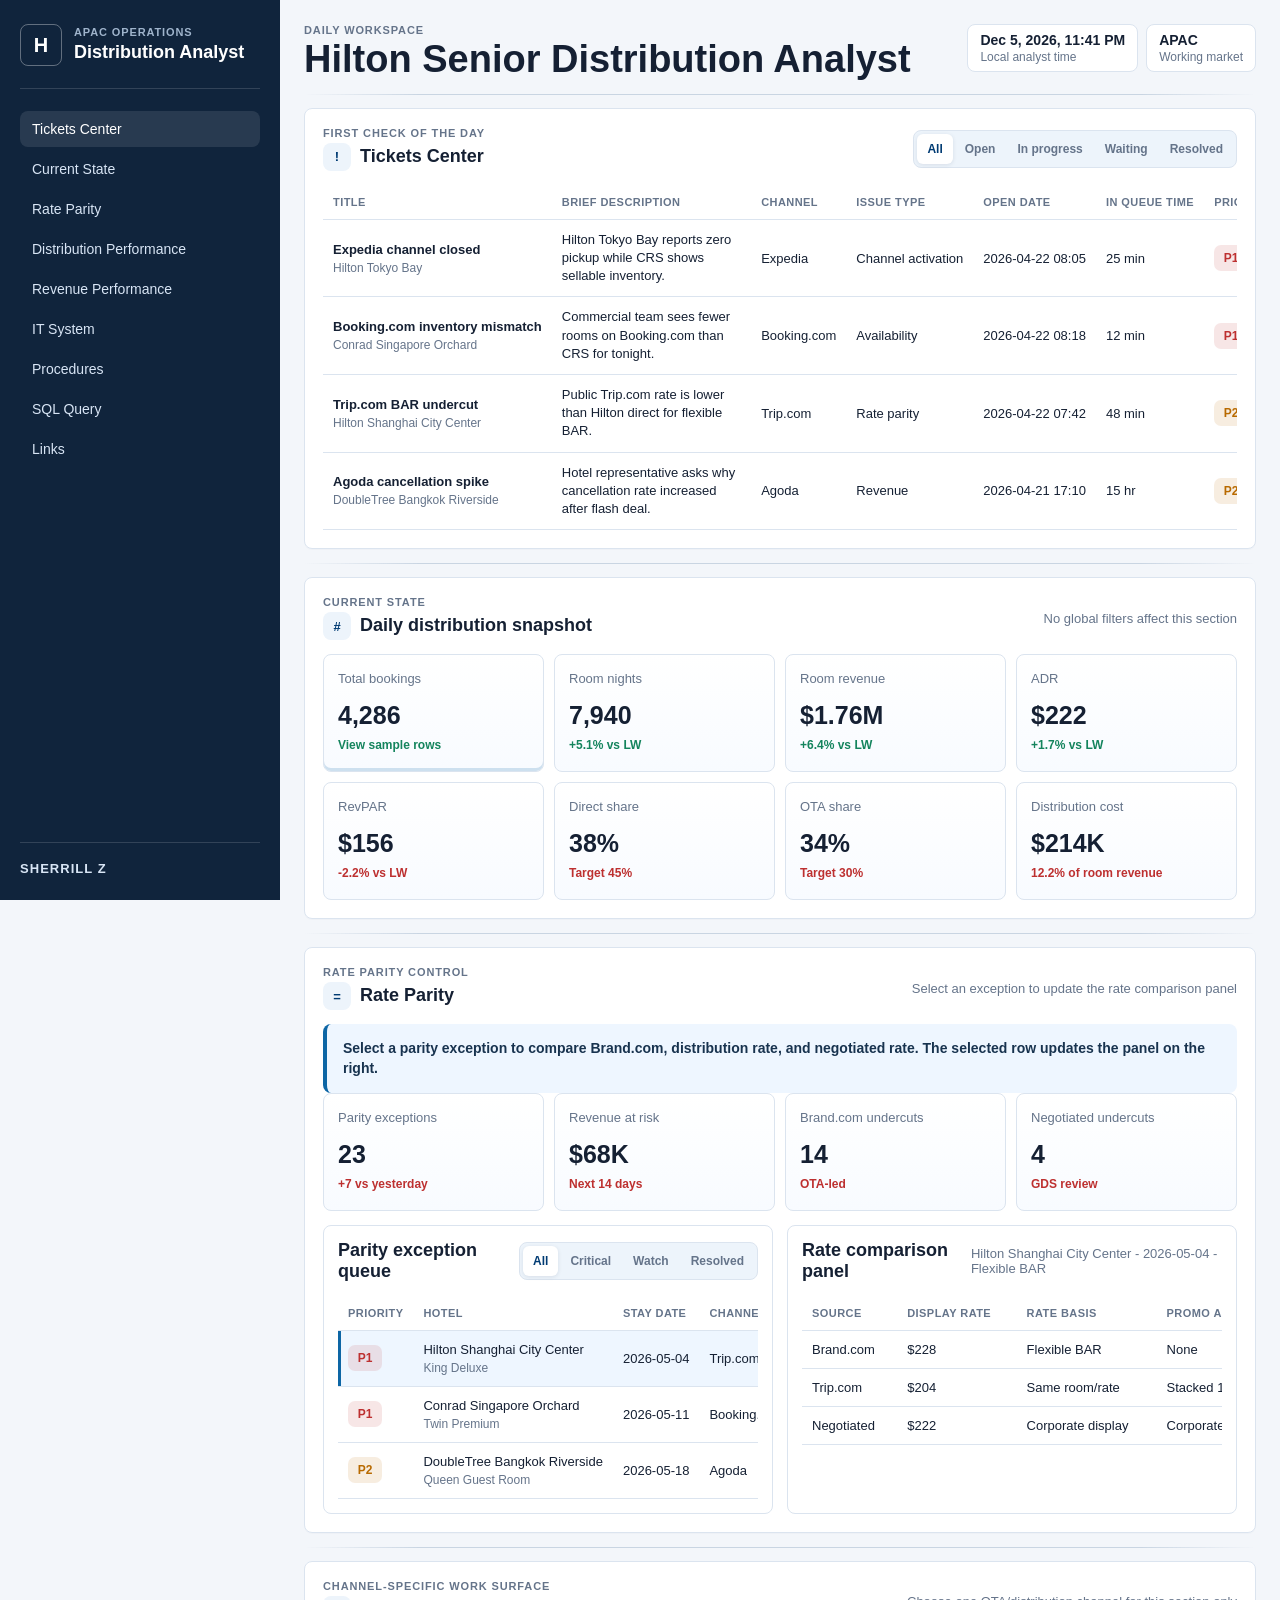
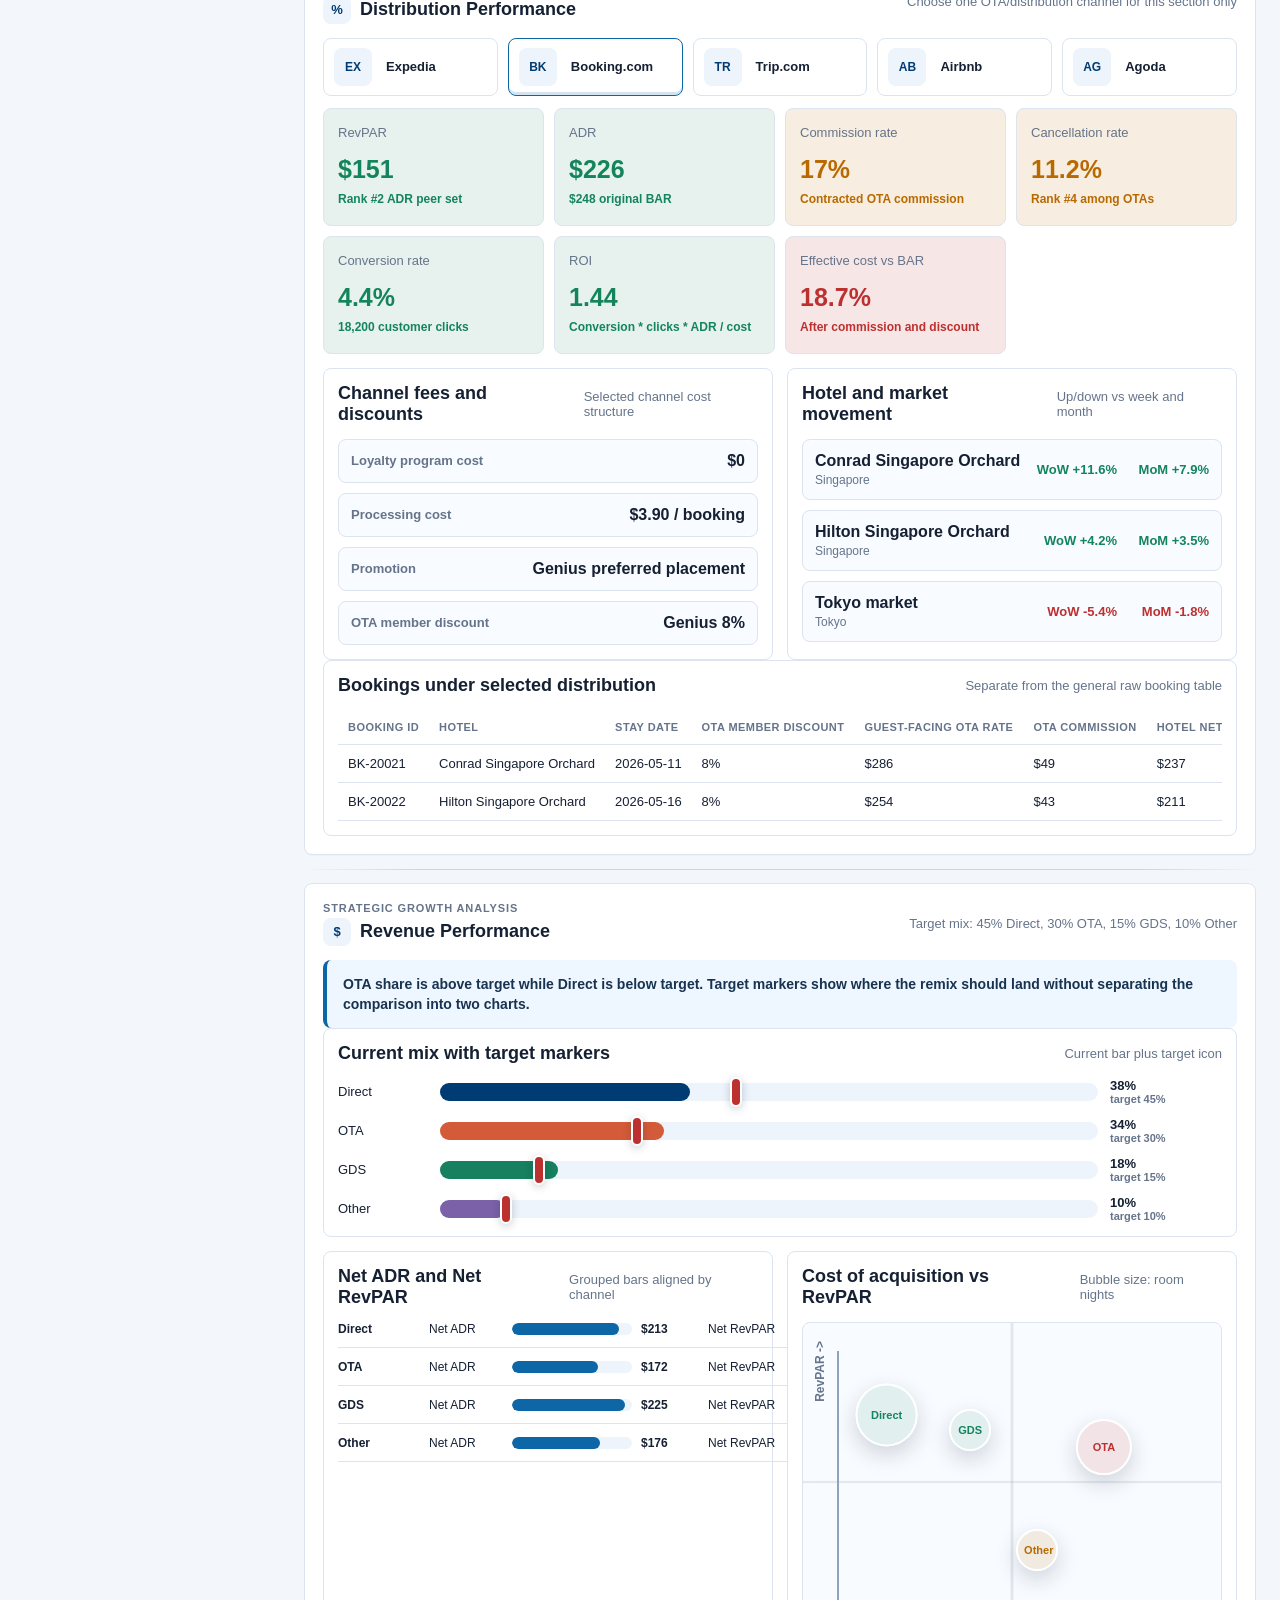
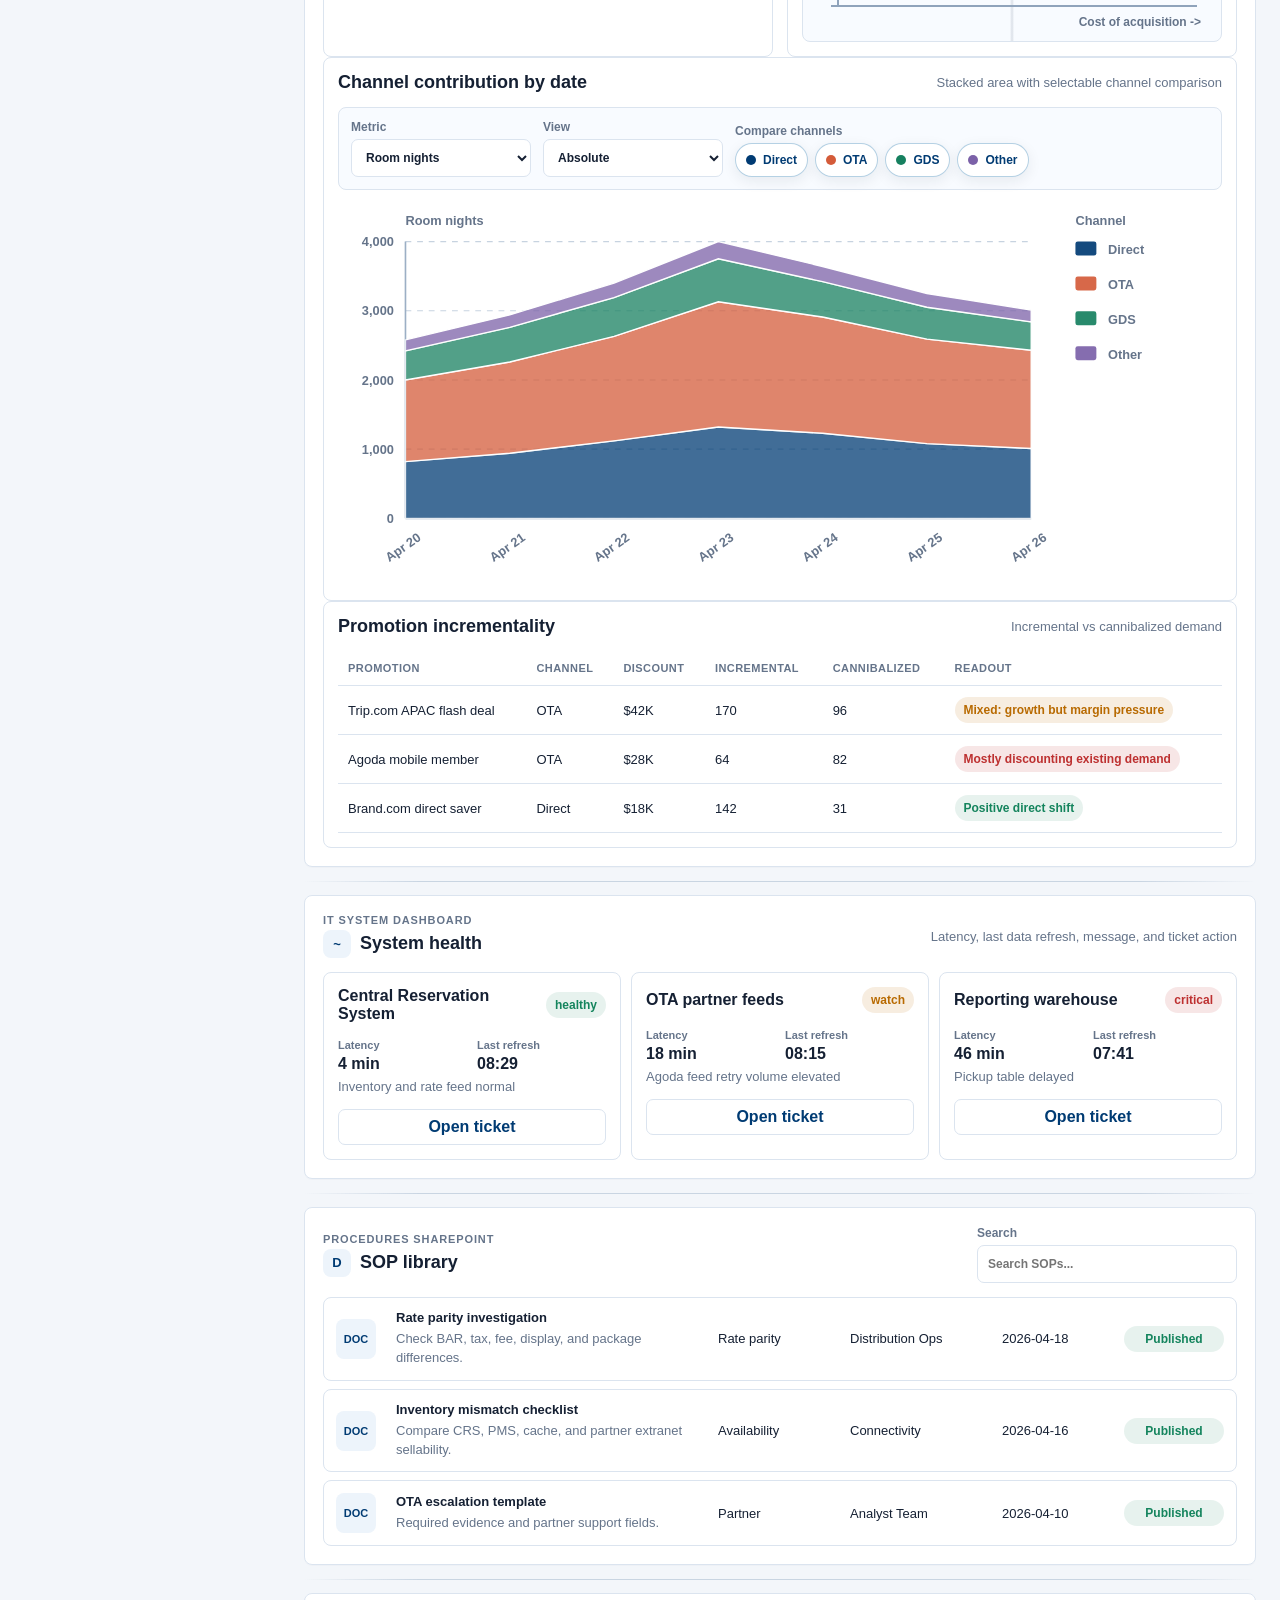
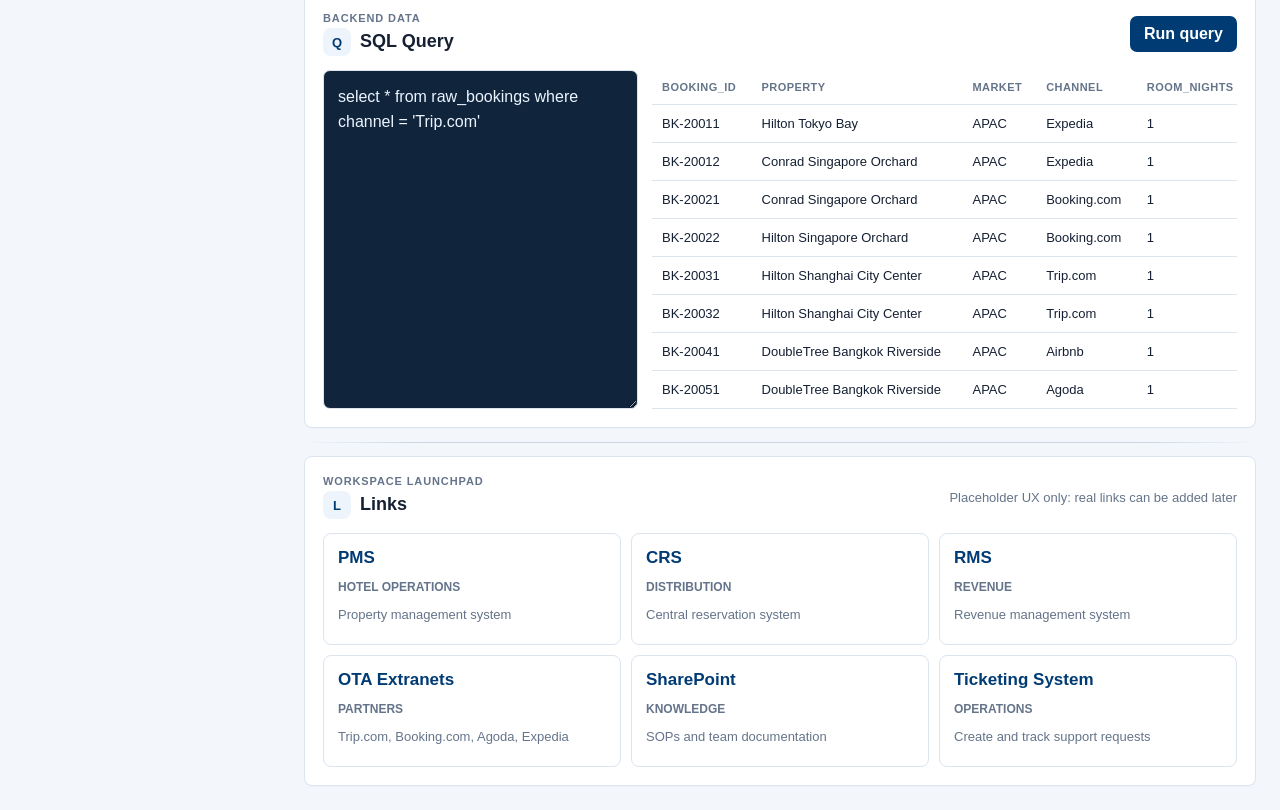
==== commit c12040db: "Add sidebar signature" ====
--- a/index.html
+++ b/index.html
@@ -50,14 +50,16 @@
   grid-template-columns: 280px minmax(0, 1fr);
 }
 
-.sidebar {
-  position: sticky;
-  top: 0;
-  height: 100vh;
-  padding: 24px 20px;
-  background: #10243c;
-  color: #fff;
-}
+.sidebar {
+  position: sticky;
+  top: 0;
+  height: 100vh;
+  display: flex;
+  flex-direction: column;
+  padding: 24px 20px;
+  background: #10243c;
+  color: #fff;
+}
 
 .brand-lockup {
   display: flex;
@@ -106,11 +108,22 @@
   color: #9fb4cc;
 }
 
-.nav-list {
-  display: grid;
-  gap: 4px;
-  margin-top: 22px;
-}
+.nav-list {
+  display: grid;
+  gap: 4px;
+  margin-top: 22px;
+}
+
+.sidebar-signature {
+  margin-top: auto;
+  padding-top: 18px;
+  border-top: 1px solid rgba(255, 255, 255, 0.14);
+  color: #d8e5f5;
+  font-size: 13px;
+  font-weight: 900;
+  letter-spacing: 0.08em;
+  text-transform: uppercase;
+}
 
 .nav-link {
   color: #d8e5f5;
@@ -1170,10 +1183,14 @@
     grid-template-columns: 1fr;
   }
 
-  .sidebar {
-    position: static;
-    height: auto;
-  }
+  .sidebar {
+    position: static;
+    height: auto;
+  }
+
+  .sidebar-signature {
+    margin-top: 18px;
+  }
 
   .nav-list {
     grid-template-columns: repeat(3, minmax(140px, 1fr));
@@ -1256,18 +1273,20 @@
           </div>
         </div>
 
-        <nav class="nav-list">
-          <a href="#tickets" class="nav-link active">Tickets Center</a>
-          <a href="#current-state" class="nav-link">Current State</a>
-          <a href="#rate-parity" class="nav-link">Rate Parity</a>
-          <a href="#distribution-performance" class="nav-link">Distribution Performance</a>
+        <nav class="nav-list">
+          <a href="#tickets" class="nav-link active">Tickets Center</a>
+          <a href="#current-state" class="nav-link">Current State</a>
+          <a href="#rate-parity" class="nav-link">Rate Parity</a>
+          <a href="#distribution-performance" class="nav-link">Distribution Performance</a>
           <a href="#revenue-performance" class="nav-link">Revenue Performance</a>
           <a href="#it-system" class="nav-link">IT System</a>
           <a href="#procedures" class="nav-link">Procedures</a>
-          <a href="#sql-query" class="nav-link">SQL Query</a>
-          <a href="#links" class="nav-link">Links</a>
-        </nav>
-      </aside>
+          <a href="#sql-query" class="nav-link">SQL Query</a>
+          <a href="#links" class="nav-link">Links</a>
+        </nav>
+
+        <div class="sidebar-signature" aria-label="Dashboard owner">Sherrill Z</div>
+      </aside>
 
       <main class="workspace">
         <header class="topbar">
